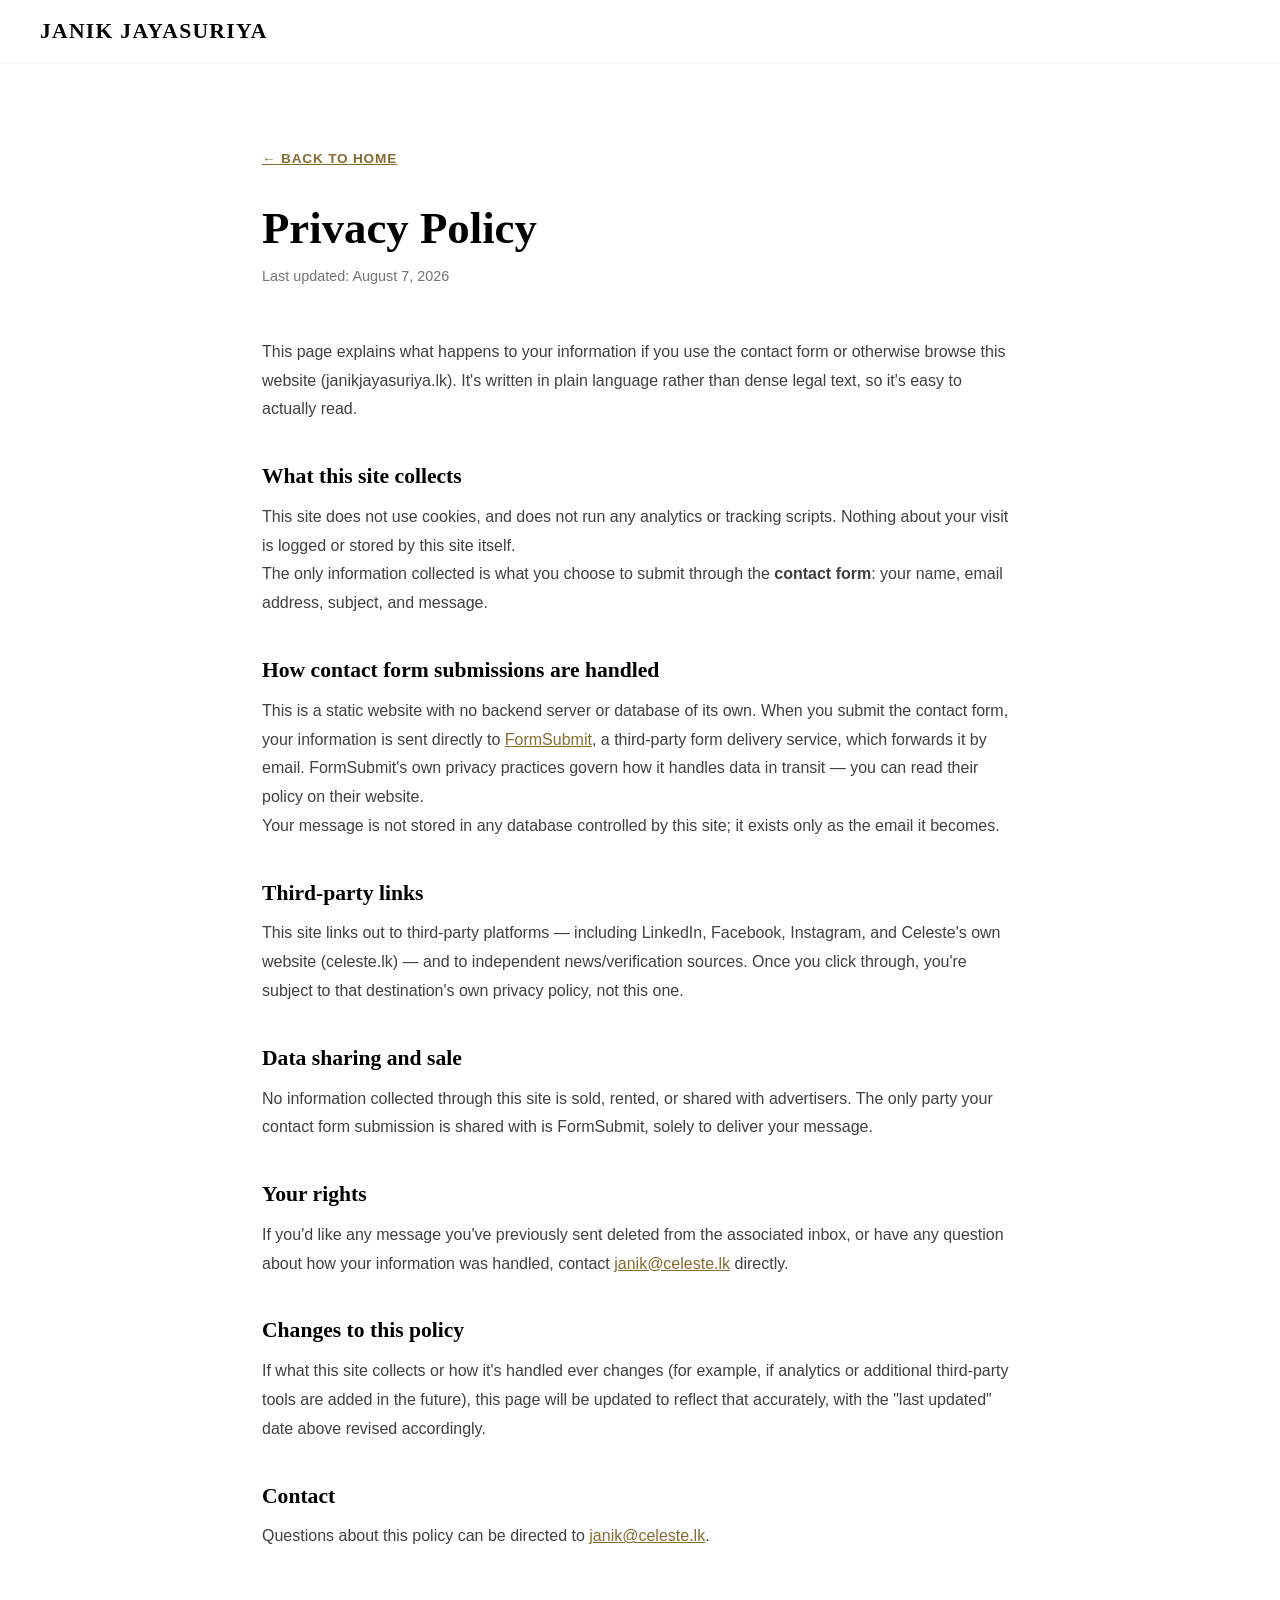
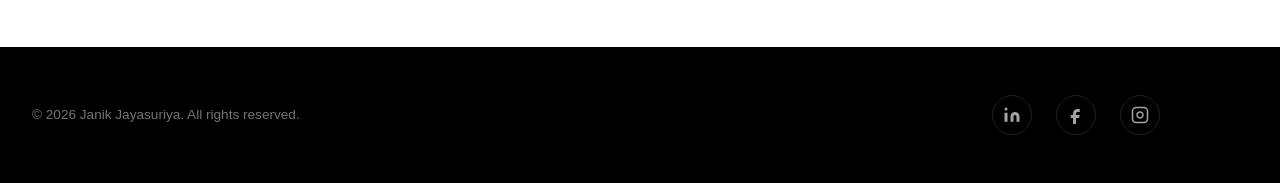
==== privacy-policy.html @ e923b541 "Add files via upload" ====
<!DOCTYPE html>
<html lang="en">
<head>
  <meta charset="UTF-8">
  <meta name="viewport" content="width=device-width, initial-scale=1.0">
  <meta name="description" content="Privacy Policy for janikjayasuriya.lk - how contact form information is handled on this site.">
  <meta name="robots" content="index, follow">
  <link rel="canonical" href="https://www.janikjayasuriya.lk/privacy-policy.html">
  <meta name="theme-color" content="#000000">
  <meta name="color-scheme" content="light">

  <link rel="icon" href="/favicon.ico" sizes="any">
  <link rel="icon" type="image/png" sizes="192x192" href="/assets/icons/icon-192.png">
  <link rel="apple-touch-icon" href="/assets/icons/icon-180.png">

  <link rel="preconnect" href="https://fonts.googleapis.com">
  <link rel="preconnect" href="https://fonts.gstatic.com" crossorigin>
  <title>Privacy Policy - Janik Jayasuriya</title>

  <link rel="stylesheet" href="https://fonts.googleapis.com/css2?family=Playfair+Display:ital,wght@0,400;0,500;0,600;0,700;0,800;0,900;1,400;1,500;1,600;1,700&family=Inter:wght@300;400;500;600;700&display=swap">
  <link rel="stylesheet" href="css/style.css">

  <meta http-equiv="Content-Security-Policy" content="default-src 'self'; script-src 'self'; style-src 'self' 'unsafe-inline' https://fonts.googleapis.com; font-src 'self' https://fonts.gstatic.com; img-src 'self'; media-src 'self'; connect-src 'self'; form-action 'self'; frame-ancestors 'self'; base-uri 'self'; object-src 'none'; upgrade-insecure-requests">

  <style>
    /* Minimal page-specific layout — this is a plain content page,
       not a full section of the one-page site, so it doesn't reuse
       .section's fixed padding/overflow rules. */
    .legal-page {
      max-width: 820px;
      margin: 0 auto;
      padding: 9rem 2rem 6rem;
    }
    .legal-page h1 {
      font-size: clamp(2rem, 4vw, 2.8rem);
      margin-bottom: 0.5rem;
    }
    .legal-page .legal-updated {
      color: var(--color-gray-500);
      font-size: 0.9rem;
      margin-bottom: 3rem;
    }
    .legal-page h2 {
      font-size: 1.35rem;
      margin: 2.5rem 0 0.8rem;
    }
    .legal-page p, .legal-page li {
      color: var(--color-gray-700);
      line-height: 1.8;
    }
    .legal-page ul {
      padding-left: 1.3rem;
      margin: 0.8rem 0;
    }
    .legal-page a {
      color: var(--color-gold-text, var(--color-gold-dark));
      text-decoration: underline;
    }
    .legal-back {
      display: inline-block;
      margin-bottom: 2rem;
      font-size: 0.85rem;
      font-weight: 600;
      letter-spacing: 0.06em;
      text-transform: uppercase;
    }
  </style>
</head>
<body>

  <nav class="nav scrolled" role="navigation" aria-label="Main navigation">
    <div class="nav__container">
      <a href="/" class="nav__logo" aria-label="Janik Jayasuriya Home">JANIK JAYASURIYA</a>
    </div>
  </nav>

  <main class="legal-page">
    <a href="/" class="legal-back">&larr; Back to Home</a>
    <h1>Privacy Policy</h1>
    <p class="legal-updated">Last updated: August 7, 2026</p>

    <p>This page explains what happens to your information if you use the contact form or otherwise browse this website (janikjayasuriya.lk). It's written in plain language rather than dense legal text, so it's easy to actually read.</p>

    <h2>What this site collects</h2>
    <p>This site does not use cookies, and does not run any analytics or tracking scripts. Nothing about your visit is logged or stored by this site itself.</p>
    <p>The only information collected is what you choose to submit through the <strong>contact form</strong>: your name, email address, subject, and message.</p>

    <h2>How contact form submissions are handled</h2>
    <p>This is a static website with no backend server or database of its own. When you submit the contact form, your information is sent directly to <a href="https://formsubmit.co/" target="_blank" rel="noopener noreferrer">FormSubmit</a>, a third-party form delivery service, which forwards it by email. FormSubmit's own privacy practices govern how it handles data in transit — you can read their policy on their website.</p>
    <p>Your message is not stored in any database controlled by this site; it exists only as the email it becomes.</p>

    <h2>Third-party links</h2>
    <p>This site links out to third-party platforms — including LinkedIn, Facebook, Instagram, and Celeste's own website (celeste.lk) — and to independent news/verification sources. Once you click through, you're subject to that destination's own privacy policy, not this one.</p>

    <h2>Data sharing and sale</h2>
    <p>No information collected through this site is sold, rented, or shared with advertisers. The only party your contact form submission is shared with is FormSubmit, solely to deliver your message.</p>

    <h2>Your rights</h2>
    <p>If you'd like any message you've previously sent deleted from the associated inbox, or have any question about how your information was handled, contact <a href="mailto:janik@celeste.lk">janik@celeste.lk</a> directly.</p>

    <h2>Changes to this policy</h2>
    <p>If what this site collects or how it's handled ever changes (for example, if analytics or additional third-party tools are added in the future), this page will be updated to reflect that accurately, with the "last updated" date above revised accordingly.</p>

    <h2>Contact</h2>
    <p>Questions about this policy can be directed to <a href="mailto:janik@celeste.lk">janik@celeste.lk</a>.</p>
  </main>

  <footer class="footer">
    <div class="footer__container">
      <p class="footer__copy">
        &copy; 2026 Janik Jayasuriya. All rights reserved.
      </p>
      <div class="footer__social">
        <a href="https://lk.linkedin.com/in/janikjayasuriya" target="_blank" rel="noopener noreferrer" aria-label="Janik Jayasuriya on LinkedIn" title="LinkedIn">
          <svg width="18" height="18" viewBox="0 0 24 24" fill="currentColor" aria-hidden="true"><path d="M16 8a6 6 0 0 1 6 6v7h-4v-7a2 2 0 0 0-2-2 2 2 0 0 0-2 2v7h-4v-7a6 6 0 0 1 6-6zM2 9h4v12H2zM4 6a2 2 0 1 1 0-4 2 2 0 0 1 0 4z"/></svg>
        </a>
        <a href="https://web.facebook.com/janik.jayasuriya" target="_blank" rel="noopener noreferrer" aria-label="Janik Jayasuriya on Facebook" title="Facebook">
          <svg width="18" height="18" viewBox="0 0 24 24" fill="currentColor" aria-hidden="true"><path d="M14 8h3V4h-3c-3.3 0-6 2.7-6 6v2H5v4h3v8h4v-8h4l1-4h-5v-2c0-1.1.9-2 2-2z"/></svg>
        </a>
        <a href="https://www.instagram.com/janikjayy?igsh=ejBkaGgwODZsdGVz" target="_blank" rel="noopener noreferrer" aria-label="Janik Jayasuriya on Instagram" title="Instagram">
          <svg width="18" height="18" viewBox="0 0 24 24" fill="none" stroke="currentColor" stroke-width="2" aria-hidden="true"><rect x="2" y="2" width="20" height="20" rx="5"/><path d="M16 11.37A4 4 0 1 1 12.63 8 4 4 0 0 1 16 11.37z"/><line x1="17.5" y1="6.5" x2="17.51" y2="6.5"/></svg>
        </a>
      </div>
    </div>
  </footer>

</body>
</html>
---- css/style.css ----
/* ============================================
   Celeste Daily — Executive Portfolio
   Design System & Global Styles
   ============================================ */

/* Google Fonts are loaded via a <link> tag in index.html <head> —
   not via @import, which would delay font discovery and block rendering. */

/* ── Custom Properties ── */
:root {
  --color-black: #000000;
  --color-white: #FFFFFF;
  --color-gold: #C6A15B;
  --color-gold-light: #D4B87A;
  --color-gold-dark: #A8863E;
  --color-gold-text: #866B32; /* darker gold for text on light backgrounds — meets WCAG AA (5:1) */
  --color-gray-50: #F8F8F8;
  --color-gray-100: #F0F0F0;
  --color-gray-200: #E5E5E5;
  --color-gray-300: #D4D4D4;
  --color-gray-400: #A3A3A3;
  --color-gray-500: #737373;
  --color-gray-600: #525252;
  --color-gray-700: #404040;
  --color-gray-800: #262626;
  --color-gray-900: #171717;

  --font-display: 'Playfair Display', Georgia, serif;
  --font-body: 'Inter', -apple-system, BlinkMacSystemFont, sans-serif;

  --transition-fast: 0.2s cubic-bezier(0.4, 0, 0.2, 1);
  --transition-smooth: 0.4s cubic-bezier(0.4, 0, 0.2, 1);
  --transition-luxury: 0.6s cubic-bezier(0.16, 1, 0.3, 1);
  --transition-bounce: 0.5s cubic-bezier(0.34, 1.56, 0.64, 1);

  --shadow-sm: 0 1px 3px rgba(0, 0, 0, 0.06);
  --shadow-md: 0 4px 16px rgba(0, 0, 0, 0.08);
  --shadow-lg: 0 8px 32px rgba(0, 0, 0, 0.12);
  --shadow-xl: 0 16px 48px rgba(0, 0, 0, 0.16);
  --shadow-gold: 0 4px 24px rgba(198, 161, 91, 0.2);

  --radius-sm: 8px;
  --radius-md: 12px;
  --radius-lg: 20px;
  --radius-xl: 28px;
}

/* ── Reset & Base ── */
*,
*::before,
*::after {
  margin: 0;
  padding: 0;
  box-sizing: border-box;
}

html {
  scroll-behavior: smooth;
  font-size: 16px;
  -webkit-font-smoothing: antialiased;
  -moz-osx-font-smoothing: grayscale;
}

body {
  font-family: var(--font-body);
  background: var(--color-white);
  color: var(--color-gray-800);
  line-height: 1.7;
  overflow-x: hidden;
  cursor: default;
}

body.loading {
  overflow: hidden;
}

/* ── Layout Utilities ──
   Replaces Bootstrap (only .row/.col-12/.mb-4/.mb-5/.mx-auto/.text-center
   were ever used from it — the full framework was ~150KB for six classes). */
.row {
  display: flex;
  flex-wrap: wrap;
  margin-left: -0.75rem;
  margin-right: -0.75rem;
}
.col-12 {
  flex: 0 0 100%;
  max-width: 100%;
  padding-left: 0.75rem;
  padding-right: 0.75rem;
}
.mx-auto { margin-left: auto; margin-right: auto; }
.mb-4 { margin-bottom: 1.5rem; }
.mb-5 { margin-bottom: 3rem; }
.text-center { text-align: center; }

::selection {
  background: var(--color-gold);
  color: var(--color-white);
}

/* Custom Scrollbar */
::-webkit-scrollbar {
  width: 6px;
}
::-webkit-scrollbar-track {
  background: var(--color-gray-50);
}
::-webkit-scrollbar-thumb {
  background: var(--color-gray-300);
  border-radius: 3px;
}
::-webkit-scrollbar-thumb:hover {
  background: var(--color-gold);
}

/* ── Typography ── */
h1, h2, h3, h4, h5, h6 {
  font-family: var(--font-display);
  font-weight: 600;
  line-height: 1.2;
  color: var(--color-black);
}

.display-1 { font-size: clamp(2.8rem, 6vw, 5rem); }
.display-2 { font-size: clamp(2.2rem, 4.5vw, 3.5rem); }
.display-3 { font-size: clamp(1.6rem, 3vw, 2.4rem); }

p {
  color: var(--color-gray-600);
  font-weight: 400;
}

a {
  text-decoration: none;
  color: inherit;
  transition: color var(--transition-fast);
}

img {
  max-width: 100%;
  height: auto;
  display: block;
}

/* ── Cinematic Loader ── */
.loader {
  position: fixed;
  inset: 0;
  z-index: 10000;
  background: var(--color-black);
  display: flex;
  align-items: center;
  justify-content: center;
  transition: opacity 0.8s ease, visibility 0.8s ease;
}
.loader.hidden {
  opacity: 0;
  visibility: hidden;
  pointer-events: none;
}
.loader__inner {
  text-align: center;
}
.loader__logo {
  font-family: var(--font-display);
  font-size: 3.5rem;
  font-weight: 700;
  color: var(--color-gold);
  letter-spacing: 0.08em;
  margin-bottom: 2rem;
  animation: loaderFadeIn 1s ease forwards;
}
.loader__bar {
  width: 200px;
  height: 2px;
  background: rgba(198, 161, 91, 0.2);
  border-radius: 1px;
  overflow: hidden;
  margin: 0 auto;
}
.loader__bar-fill {
  width: 0;
  height: 100%;
  background: var(--color-gold);
  border-radius: 1px;
  animation: loaderBar 1.8s cubic-bezier(0.16, 1, 0.3, 1) forwards;
}

@keyframes loaderFadeIn {
  from { opacity: 0; transform: translateY(20px); }
  to   { opacity: 1; transform: translateY(0); }
}
@keyframes loaderBar {
  0%   { width: 0; }
  50%  { width: 70%; }
  100% { width: 100%; }
}

/* ── Animated Particles ── */
.particles {
  position: fixed;
  inset: 0;
  z-index: 0;
  pointer-events: none;
  overflow: hidden;
}
.particle {
  position: absolute;
  width: 2px;
  height: 2px;
  background: var(--color-gold);
  border-radius: 50%;
  opacity: 0;
  animation: floatUp linear infinite;
}

@keyframes floatUp {
  0%   { opacity: 0; transform: translateY(100vh) scale(0); }
  10%  { opacity: 0.6; }
  90%  { opacity: 0.2; }
  100% { opacity: 0; transform: translateY(-10vh) scale(1); }
}

/* ── Navigation ── */
.nav {
  position: fixed;
  top: 0;
  left: 0;
  right: 0;
  z-index: 1000;
  padding: 1.2rem 0;
  transition: all var(--transition-luxury);
}
.nav.scrolled {
  background: rgba(255, 255, 255, 0.85);
  backdrop-filter: blur(20px);
  -webkit-backdrop-filter: blur(20px);
  box-shadow: var(--shadow-sm);
  padding: 0.8rem 0;
}
.nav__container {
  width: 100%;
  max-width: 1280px;
  margin: 0 auto;
  padding: 0 2.5rem;
  display: flex;
  align-items: center;
  justify-content: space-between;
}
.nav__logo {
  font-family: var(--font-display);
  font-size: 1.35rem;
  font-weight: 700;
  letter-spacing: 0.06em;
  text-decoration: none;
  color: var(--color-white);
  flex-shrink: 0;
  transition: color var(--transition-fast);
}
.nav.scrolled .nav__logo {
  color: var(--color-black);
}
.nav__links {
  display: flex;
  align-items: center;
  gap: 1.8rem;
  list-style: none;
}
.nav__links a {
  font-size: 0.85rem;
  font-weight: 500;
  color: rgba(255, 255, 255, 0.85);
  text-transform: uppercase;
  letter-spacing: 0.08em;
  position: relative;
  padding: 0.3rem 0;
}
.nav.scrolled .nav__links a {
  color: var(--color-gray-700);
}
.nav__links a::after {
  content: '';
  position: absolute;
  bottom: 0;
  left: 0;
  width: 0;
  height: 1px;
  background: var(--color-gold);
  transition: width var(--transition-smooth);
}
.nav__links a:hover {
  color: var(--color-gold);
}
.nav__links a:hover::after {
  width: 100%;
}
.nav__toggle {
  display: none;
  flex-direction: column;
  gap: 5px;
  background: none;
  border: none;
  cursor: pointer;
  padding: 4px;
  z-index: 1001;
}
.nav__toggle span {
  display: block;
  width: 24px;
  height: 2px;
  background: var(--color-white);
  transition: all var(--transition-smooth);
}
.nav.scrolled .nav__toggle span {
  background: var(--color-black);
}

/* ── Magnetic Button ── */
.btn-magnetic {
  position: relative;
  display: inline-flex;
  align-items: center;
  justify-content: center;
  padding: 0.9rem 2.2rem;
  font-family: var(--font-body);
  font-size: 0.85rem;
  font-weight: 600;
  letter-spacing: 0.06em;
  text-transform: uppercase;
  border: none;
  border-radius: 50px;
  cursor: pointer;
  overflow: hidden;
  transition: transform 0.1s ease;
  transform: translate(0, 0);
}
.btn-magnetic--gold {
  background: var(--color-gold);
  color: var(--color-white);
  box-shadow: var(--shadow-gold);
}
.btn-magnetic--gold:hover {
  background: var(--color-gold-dark);
}
.btn-magnetic--outline {
  background: transparent;
  color: var(--color-white);
  border: 1.5px solid rgba(255, 255, 255, 0.4);
}
.btn-magnetic--outline:hover {
  background: rgba(255, 255, 255, 0.1);
  border-color: var(--color-gold);
  color: var(--color-gold);
}
.btn-magnetic--dark {
  background: var(--color-black);
  color: var(--color-white);
}
.btn-magnetic--dark:hover {
  background: var(--color-gray-800);
}
.btn-magnetic__text {
  position: relative;
  z-index: 1;
  transition: letter-spacing var(--transition-smooth);
}
.btn-magnetic:hover .btn-magnetic__text {
  letter-spacing: 0.1em;
}

/* ── Section Common ── */
.section {
  position: relative;
  padding: 7rem 0;
  overflow: hidden;
}
.section--dark {
  background: var(--color-black);
  color: var(--color-white);
}
.section--light {
  background: var(--color-gray-50);
}
.section__container {
  max-width: 1280px;
  margin: 0 auto;
  padding: 0 2rem;
  position: relative;
  z-index: 1;
}
.section__label {
  font-family: var(--font-body);
  font-size: 0.75rem;
  font-weight: 600;
  letter-spacing: 0.15em;
  text-transform: uppercase;
  color: var(--color-gold);
  margin-bottom: 1rem;
}
.section__title {
  font-size: clamp(2rem, 4vw, 3.2rem);
  font-weight: 700;
  margin-bottom: 1rem;
  line-height: 1.15;
}
.section__subtitle {
  font-size: 1.1rem;
  color: var(--color-gray-500);
  max-width: 600px;
  margin-bottom: 3rem;
}
.section--dark .section__title { color: var(--color-white); }
.section--dark .section__subtitle { color: var(--color-gray-400); }

/* ── Reveal Animations ── */
.reveal {
  opacity: 0;
  transform: translateY(40px);
  transition: opacity 0.8s cubic-bezier(0.16, 1, 0.3, 1),
              transform 0.8s cubic-bezier(0.16, 1, 0.3, 1);
}
.reveal.visible {
  opacity: 1;
  transform: translateY(0);
}
.reveal--delay-1 { transition-delay: 0.1s; }
.reveal--delay-2 { transition-delay: 0.2s; }
.reveal--delay-3 { transition-delay: 0.3s; }
.reveal--delay-4 { transition-delay: 0.4s; }
.reveal--delay-5 { transition-delay: 0.5s; }

.reveal-left {
  opacity: 0;
  transform: translateX(-40px);
  transition: opacity 0.8s cubic-bezier(0.16, 1, 0.3, 1),
              transform 0.8s cubic-bezier(0.16, 1, 0.3, 1);
}
.reveal-right {
  opacity: 0;
  transform: translateX(40px);
  transition: opacity 0.8s cubic-bezier(0.16, 1, 0.3, 1),
              transform 0.8s cubic-bezier(0.16, 1, 0.3, 1);
}
.reveal-left.visible,
.reveal-right.visible {
  opacity: 1;
  transform: translateX(0);
}

/* ── Hero Section ── */
.hero {
  position: relative;
  min-height: 100vh;
  display: flex;
  align-items: center;
  justify-content: center;
  background: var(--color-black);
  overflow: hidden;
}
.hero__bg {
  position: absolute;
  inset: 0;
  z-index: 0;
}
.hero__video-wrap {
  position: absolute;
  top: 0;
  left: 0;
  width: 100%;
  height: 100%;
  z-index: 0;
  overflow: hidden;
  pointer-events: none;
  background-color: var(--color-black);
  background-image:
    radial-gradient(ellipse 80% 60% at 50% 40%, rgba(198, 161, 91, 0.12) 0%, transparent 60%),
    radial-gradient(ellipse 50% 60% at 20% 80%, rgba(198, 161, 91, 0.06) 0%, transparent 50%),
    url('../assets/videos/hero-poster.jpg');
  background-position: center, center, center;
  background-size: auto, auto, cover;
  background-repeat: no-repeat;
}
.hero__video {
  position: absolute;
  inset: 0;
  width: 100%;
  height: 100%;
  object-fit: cover;
  object-position: center;
  border: 0;
  background: var(--color-black);
}
.hero__overlay {
  position: absolute;
  inset: 0;
  background: linear-gradient(180deg, rgba(0,0,0,0.3) 0%, rgba(0,0,0,0.6) 50%, rgba(0,0,0,0.9) 100%);
}
.hero__content {
  position: relative;
  z-index: 2;
  max-width: 1280px;
  margin: 0 auto;
  padding: 0 2rem;
  display: grid;
  grid-template-columns: 1fr 1fr;
  gap: 4rem;
  align-items: center;
  width: 100%;
}
.hero__text {
  color: var(--color-white);
}
.hero__headline {
  font-family: var(--font-display);
  font-size: clamp(2.4rem, 5vw, 4rem);
  font-weight: 700;
  line-height: 1.1;
  margin-bottom: 1.5rem;
  animation: fadeInUp 1s 0.4s ease both;
}
.hero__headline span {
  display: block;
  color: var(--color-gold);
}
.hero__intro {
  font-size: 1.1rem;
  color: rgba(255, 255, 255, 0.7);
  max-width: 480px;
  line-height: 1.8;
  margin-bottom: 2.5rem;
  animation: fadeInUp 1s 0.6s ease both;
}
.hero__cta {
  display: flex;
  gap: 1rem;
  animation: fadeInUp 1s 0.8s ease both;
}
.hero__image {
  display: flex;
  align-items: center;
  justify-content: center;
  animation: fadeInUp 1s 0.5s ease both;
}
@keyframes fadeInUp {
  from { opacity: 0; transform: translateY(30px); }
  to   { opacity: 1; transform: translateY(0); }
}

/* Scroll indicator */
.hero__scroll {
  position: absolute;
  bottom: 2rem;
  left: 50%;
  transform: translateX(-50%);
  z-index: 2;
  display: flex;
  flex-direction: column;
  align-items: center;
  gap: 0.5rem;
  animation: fadeInUp 1s 1.2s ease both;
}
.hero__scroll span {
  font-size: 0.65rem;
  font-weight: 500;
  letter-spacing: 0.12em;
  text-transform: uppercase;
  color: rgba(255, 255, 255, 0.5);
}
.hero__scroll-line {
  width: 1px;
  height: 40px;
  background: linear-gradient(180deg, var(--color-gold), transparent);
  animation: scrollPulse 2s ease-in-out infinite;
}
@keyframes scrollPulse {
  0%, 100% { opacity: 0.4; transform: scaleY(0.8); }
  50%      { opacity: 1;   transform: scaleY(1); }
}

/* ── Companies Section ── */
.companies__grid {
  display: grid;
  grid-template-columns: repeat(3, 1fr);
  gap: 2rem;
}
.company-card {
  position: relative;
  background: rgba(255, 255, 255, 0.04);
  backdrop-filter: blur(10px);
  -webkit-backdrop-filter: blur(10px);
  border: 1px solid rgba(255, 255, 255, 0.08);
  border-radius: var(--radius-lg);
  padding: 2.5rem 2rem;
  text-align: center;
  transition: all var(--transition-luxury);
  overflow: hidden;
}
.company-card::before {
  content: '';
  position: absolute;
  inset: 0;
  background: radial-gradient(ellipse at center, rgba(198, 161, 91, 0.08) 0%, transparent 70%);
  opacity: 0;
  transition: opacity var(--transition-luxury);
}
.company-card:hover {
  transform: translateY(-8px);
  border-color: rgba(198, 161, 91, 0.3);
  box-shadow: 0 20px 60px rgba(0, 0, 0, 0.3);
}
.company-card:hover::before {
  opacity: 1;
}
.company-card__icon {
  width: 70px;
  height: 70px;
  margin: 0 auto 1.5rem;
  background: rgba(198, 161, 91, 0.1);
  border-radius: var(--radius-md);
  display: flex;
  align-items: center;
  justify-content: center;
  font-size: 1.8rem;
  transition: all var(--transition-smooth);
}
.company-card:hover .company-card__icon {
  background: var(--color-gold);
  transform: scale(1.05);
}
.company-card__name {
  font-family: var(--font-display);
  font-size: 1.3rem;
  font-weight: 600;
  color: var(--color-white);
  margin-bottom: 0.8rem;
}
.company-card__desc {
  font-size: 0.9rem;
  color: rgba(255, 255, 255, 0.5);
  line-height: 1.6;
  margin-bottom: 1.5rem;
}
.company-card__link {
  display: inline-flex;
  align-items: center;
  gap: 0.5rem;
  font-size: 0.8rem;
  font-weight: 600;
  letter-spacing: 0.06em;
  text-transform: uppercase;
  color: var(--color-gold);
  transition: gap var(--transition-smooth);
}
.company-card__link:hover {
  gap: 0.8rem;
  color: var(--color-gold-light);
}

/* ── Values Section ── */
.values__grid {
  display: grid;
  grid-template-columns: repeat(3, 1fr);
  gap: 2rem;
}
.value-card {
  background: var(--color-white);
  border: 1px solid var(--color-gray-100);
  border-radius: var(--radius-lg);
  padding: 2.5rem 2rem;
  text-align: center;
  transition: all var(--transition-luxury);
  position: relative;
  overflow: hidden;
}
.value-card::after {
  content: '';
  position: absolute;
  bottom: 0;
  left: 50%;
  transform: translateX(-50%);
  width: 0;
  height: 3px;
  background: var(--color-gold);
  transition: width var(--transition-smooth);
}
.value-card:hover {
  transform: translateY(-6px);
  box-shadow: var(--shadow-lg);
  border-color: transparent;
}
.value-card:hover::after {
  width: 60%;
}
.value-card__icon {
  width: 64px;
  height: 64px;
  margin: 0 auto 1.5rem;
  background: var(--color-gray-50);
  border-radius: 50%;
  display: flex;
  align-items: center;
  justify-content: center;
  font-size: 1.6rem;
  transition: all var(--transition-smooth);
}
.value-card:hover .value-card__icon {
  background: var(--color-gold);
  color: var(--color-white);
  transform: scale(1.1) rotate(5deg);
}
.value-card__title {
  font-family: var(--font-display);
  font-size: 1.2rem;
  font-weight: 600;
  margin-bottom: 0.6rem;
}
.value-card__desc {
  font-size: 0.9rem;
  color: var(--color-gray-500);
  line-height: 1.6;
}

/* ── Media Gallery ── */
.gallery {
  display: grid;
  grid-template-columns: repeat(4, 1fr);
  grid-auto-rows: 220px;
  gap: 1rem;
}
.gallery__item {
  position: relative;
  border-radius: var(--radius-md);
  overflow: hidden;
  cursor: pointer;
  transition: all var(--transition-smooth);
}
.gallery__item:nth-child(1) { grid-column: span 2; grid-row: span 2; }
.gallery__item:nth-child(4) { grid-column: span 2; }
.gallery__item:nth-child(7) { grid-column: span 2; }
.gallery__item img {
  width: 100%;
  height: 100%;
  object-fit: cover;
  transition: transform var(--transition-luxury);
}
.gallery__item:hover img {
  transform: scale(1.08);
}
.gallery__item:hover {
  box-shadow: var(--shadow-xl);
}
.gallery__overlay {
  position: absolute;
  inset: 0;
  background: linear-gradient(180deg, transparent 40%, rgba(0,0,0,0.7) 100%);
  opacity: 0;
  transition: opacity var(--transition-smooth);
  display: flex;
  align-items: flex-end;
  padding: 1.5rem;
}
.gallery__item:hover .gallery__overlay {
  opacity: 1;
}
.gallery__caption {
  color: var(--color-white);
  font-size: 0.9rem;
  font-weight: 500;
}

/* Lightbox */
.lightbox {
  position: fixed;
  inset: 0;
  z-index: 9999;
  background: rgba(0, 0, 0, 0.95);
  display: flex;
  align-items: center;
  justify-content: center;
  opacity: 0;
  visibility: hidden;
  transition: opacity 0.4s ease, visibility 0.4s ease;
}
.lightbox.active {
  opacity: 1;
  visibility: visible;
}
.lightbox__img {
  max-width: 85vw;
  max-height: 85vh;
  border-radius: var(--radius-md);
  transform: scale(0.9);
  transition: transform var(--transition-luxury);
}
.lightbox.active .lightbox__img {
  transform: scale(1);
}
.lightbox__close {
  position: absolute;
  top: 2rem;
  right: 2rem;
  width: 44px;
  height: 44px;
  background: rgba(255, 255, 255, 0.1);
  border: 1px solid rgba(255, 255, 255, 0.2);
  border-radius: 50%;
  color: var(--color-white);
  font-size: 1.4rem;
  cursor: pointer;
  display: flex;
  align-items: center;
  justify-content: center;
  transition: all var(--transition-fast);
}
.lightbox__close:hover {
  background: var(--color-gold);
  border-color: var(--color-gold);
}
.lightbox__prev,
.lightbox__next {
  position: absolute;
  top: 50%;
  transform: translateY(-50%);
  width: 48px;
  height: 48px;
  background: rgba(255, 255, 255, 0.1);
  border: 1px solid rgba(255, 255, 255, 0.15);
  border-radius: 50%;
  color: var(--color-white);
  font-size: 1.2rem;
  cursor: pointer;
  display: flex;
  align-items: center;
  justify-content: center;
  transition: all var(--transition-fast);
}
.lightbox__prev { left: 2rem; }
.lightbox__next { right: 2rem; }
.lightbox__prev:hover,
.lightbox__next:hover {
  background: var(--color-gold);
  border-color: var(--color-gold);
}

/* ── Features & Recognition Slider ── */
.testimonials__slider {
  position: relative;
  overflow: hidden;
}

.testimonials__track {
  display: flex;
  transition: transform var(--transition-luxury);
}

.testimonial-card {
  flex: 0 0 100%;
  padding: 0 0.5rem;
}

.testimonial-card__inner {
  position: relative;
  max-width: 780px;
  min-height: 430px;
  margin: 0 auto;
  padding: 3rem;
  overflow: hidden;
  text-align: left;
  background:
    radial-gradient(circle at 88% 12%, rgba(198, 161, 91, 0.12), transparent 34%),
    rgba(255, 255, 255, 0.035);
  backdrop-filter: blur(10px);
  -webkit-backdrop-filter: blur(10px);
  border: 1px solid rgba(198, 161, 91, 0.24);
  border-radius: var(--radius-lg);
}

.testimonial-card__inner::after {
  content: '';
  position: absolute;
  width: 180px;
  height: 180px;
  right: -90px;
  bottom: -90px;
  border: 1px solid rgba(198, 161, 91, 0.16);
  transform: rotate(45deg);
  pointer-events: none;
}

.recognition-card__meta {
  display: flex;
  align-items: center;
  justify-content: space-between;
  gap: 1rem;
  margin-bottom: 2rem;
}

.recognition-card__type,
.recognition-card__date {
  font-size: 0.72rem;
  font-weight: 600;
  letter-spacing: 0.12em;
  text-transform: uppercase;
}

.recognition-card__type {
  color: var(--color-gold-light);
}

.recognition-card__date {
  color: rgba(255, 255, 255, 0.42);
}

.recognition-card__source-mark {
  display: inline-flex;
  align-items: center;
  justify-content: center;
  min-width: 72px;
  height: 72px;
  padding: 0 1rem;
  margin-bottom: 1.5rem;
  border: 1px solid rgba(198, 161, 91, 0.34);
  border-radius: 50%;
  color: var(--color-gold);
  font-family: var(--font-display);
  font-size: 1.2rem;
  font-weight: 700;
  letter-spacing: 0.05em;
}

.recognition-card__title {
  margin-bottom: 1rem;
  color: var(--color-white);
  font-size: clamp(1.65rem, 3vw, 2.25rem);
}

.testimonial-card__text,
.recognition-card__text {
  max-width: 650px;
  margin-bottom: 2rem;
  color: rgba(255, 255, 255, 0.68);
  font-family: var(--font-body);
  font-size: 1rem;
  font-style: normal;
  line-height: 1.8;
}

.recognition-card__link {
  position: relative;
  z-index: 2;
  display: inline-flex;
  align-items: center;
  gap: 0.65rem;
  color: var(--color-gold);
  font-size: 0.78rem;
  font-weight: 700;
  letter-spacing: 0.09em;
  text-transform: uppercase;
}

.recognition-card__link:hover {
  color: var(--color-gold-light);
  gap: 0.9rem;
}

.testimonials__dots {
  display: flex;
  justify-content: center;
  gap: 0.6rem;
  margin-top: 2rem;
}

.testimonials__dot {
  width: 8px;
  height: 8px;
  border: none;
  border-radius: 50%;
  background: rgba(255, 255, 255, 0.2);
  cursor: pointer;
  transition: all var(--transition-smooth);
}

.testimonials__dot.active {
  width: 24px;
  border-radius: 4px;
  background: var(--color-gold);
}

/* ── Contact Section ── */
.contact__grid {
  display: grid;
  grid-template-columns: 1fr 1fr;
  gap: 4rem;
  align-items: start;
}
.contact__info-item {
  display: flex;
  align-items: flex-start;
  gap: 1.2rem;
  margin-bottom: 2rem;
}
.contact__icon {
  width: 48px;
  height: 48px;
  background: var(--color-gray-50);
  border-radius: 50%;
  display: flex;
  align-items: center;
  justify-content: center;
  font-size: 1.2rem;
  flex-shrink: 0;
  transition: all var(--transition-smooth);
}
.contact__info-item:hover .contact__icon {
  background: var(--color-gold);
  color: var(--color-white);
}
.contact__detail-label {
  font-size: 0.75rem;
  font-weight: 600;
  letter-spacing: 0.08em;
  text-transform: uppercase;
  color: var(--color-gray-600);
  margin-bottom: 0.3rem;
}
.contact__detail-value {
  font-weight: 500;
  color: var(--color-gray-800);
}
.contact__detail-value a:hover {
  color: var(--color-gold);
}
.contact__card {
  background: var(--color-white);
  border-radius: var(--radius-lg);
  padding: 3rem;
  box-shadow: var(--shadow-lg);
  border: 1px solid var(--color-gray-100);
}
.contact__card-title {
  font-family: var(--font-display);
  font-size: 1.5rem;
  font-weight: 600;
  margin-bottom: 1.5rem;
}
.contact__form-group {
  margin-bottom: 1.2rem;
}
.contact__form-group input,
.contact__form-group textarea {
  width: 100%;
  padding: 1rem 1.2rem;
  border: 1px solid var(--color-gray-200);
  border-radius: var(--radius-sm);
  font-family: var(--font-body);
  font-size: 0.95rem;
  background: var(--color-gray-50);
  transition: all var(--transition-fast);
  outline: none;
}
.contact__form-group input:focus,
.contact__form-group textarea:focus {
  border-color: var(--color-gold);
  background: var(--color-white);
  box-shadow: 0 0 0 3px rgba(198, 161, 91, 0.1);
}
.contact__form-group textarea {
  min-height: 120px;
  resize: vertical;
}

/* ── Footer ── */
.footer {
  background: var(--color-black);
  color: var(--color-white);
  padding: 3rem 0;
  position: relative;
}
.footer__container {
  max-width: 1280px;
  margin: 0 auto;
  padding: 0 2rem;
  display: flex;
  align-items: center;
  justify-content: space-between;
}
.footer__copy {
  font-size: 0.85rem;
  color: var(--color-gray-500);
}
.footer__social {
  display: flex;
  gap: 1.5rem;
}
.footer__social a {
  width: 40px;
  height: 40px;
  border-radius: 50%;
  border: 1px solid rgba(255, 255, 255, 0.12);
  display: flex;
  align-items: center;
  justify-content: center;
  font-size: 1rem;
  color: var(--color-gray-400);
  transition: all var(--transition-smooth);
}
.footer__social a:hover {
  background: var(--color-gold);
  border-color: var(--color-gold);
  color: var(--color-white);
  transform: translateY(-3px);
}

/* Back to Top */
.back-to-top {
  position: fixed;
  bottom: 2rem;
  right: 2rem;
  width: 48px;
  height: 48px;
  background: var(--color-black);
  border: 1px solid rgba(198, 161, 91, 0.3);
  border-radius: 50%;
  color: var(--color-gold);
  cursor: pointer;
  display: flex;
  align-items: center;
  justify-content: center;
  font-size: 1.2rem;
  z-index: 100;
  opacity: 0;
  visibility: hidden;
  transform: translateY(10px);
  transition: all var(--transition-smooth);
}
.back-to-top.visible {
  opacity: 1;
  visibility: visible;
  transform: translateY(0);
}
.back-to-top:hover {
  background: var(--color-gold);
  color: var(--color-white);
  border-color: var(--color-gold);
  transform: translateY(-4px);
}

/* ── Responsive ── */
@media (max-width: 1024px) {
  .hero__content {
    grid-template-columns: 1fr;
    text-align: center;
    gap: 3rem;
  }
  .hero__intro {
    margin: 0 auto 2rem;
  }
  .hero__cta {
    justify-content: center;
  }
  .hero__portrait-wrapper {
    width: 260px;
    height: 320px;
    margin: 0 auto;
  }
  .about__grid {
    grid-template-columns: 1fr;
    gap: 3rem;
  }
  .about__image-inner img {
    height: 360px;
  }
  .about__image-accent {
    display: none;
  }
  .stats {
    grid-template-columns: repeat(3, 1fr);
  }
  .companies__grid {
    grid-template-columns: repeat(2, 1fr);
  }
  .values__grid {
    grid-template-columns: repeat(2, 1fr);
  }
  .timeline::before {
    left: 2rem;
  }
  .timeline__item {
    grid-template-columns: 1fr;
    gap: 1.5rem;
    padding-left: 4rem;
  }
  .timeline__item:nth-child(even) {
    direction: ltr;
  }
  .timeline__dot {
    left: 2rem;
  }
  .gallery {
    grid-template-columns: repeat(3, 1fr);
    grid-auto-rows: 180px;
  }
  .gallery__item:nth-child(1),
  .gallery__item:nth-child(4),
  .gallery__item:nth-child(7) {
    grid-column: span 1;
  }
  .gallery__item:nth-child(1) {
    grid-column: span 2;
    grid-row: span 1;
  }
  .contact__grid {
    grid-template-columns: 1fr;
    gap: 3rem;
  }
}

@media (max-width: 768px) {
  .nav__links {
    position: fixed;
    inset: 0;
    background: rgba(0, 0, 0, 0.97);
    flex-direction: column;
    justify-content: center;
    gap: 2rem;
    opacity: 0;
    visibility: hidden;
    transition: all var(--transition-luxury);
  }
  .nav__links.active {
    opacity: 1;
    visibility: visible;
  }
  .nav__links a {
    font-size: 1.1rem;
  }
  .nav__toggle {
    display: flex;
  }
  .section {
    padding: 5rem 0;
  }
  .stats {
    grid-template-columns: repeat(2, 1fr);
  }
  .companies__grid {
    grid-template-columns: 1fr;
  }
  .values__grid {
    grid-template-columns: 1fr;
  }
  .gallery {
    grid-template-columns: repeat(2, 1fr);
    grid-auto-rows: 160px;
  }
  .gallery__item:nth-child(1) {
    grid-column: span 2;
  }
  .footer__container {
    flex-direction: column;
    gap: 1.5rem;
    text-align: center;
  }
  .testimonial-card__inner {
    min-height: 0;
    padding: 2rem 1.5rem;
  }

  .recognition-card__meta {
    align-items: flex-start;
    flex-direction: column;
    gap: 0.35rem;
  }

  .recognition-card__source-mark {
    min-width: 62px;
    height: 62px;
    font-size: 1rem;
  }

  .testimonial-card__text {
    font-size: 0.95rem;
    line-height: 1.7;
  }
}

@media (max-width: 480px) {
  .section__container {
    padding: 0 1.2rem;
  }
  .hero__cta {
    flex-direction: column;
    align-items: center;
  }
  .stats {
    grid-template-columns: 1fr 1fr;
  }
  .stat-card {
    padding: 1.2rem 0.8rem;
  }
  .stat-card__number {
    font-size: 1.8rem;
  }
  .gallery {
    grid-template-columns: 1fr;
    grid-auto-rows: 200px;
  }
  .gallery__item:nth-child(1) {
    grid-column: span 1;
  }
  .contact__card {
    padding: 2rem 1.5rem;
  }
}

/* ═══════════════════════════════════════════
   Premium Animations
   ═══════════════════════════════════════════ */

/* ── Shine Sweep on Gold Buttons ── */
.btn-magnetic--gold {
  position: relative;
  overflow: hidden;
}
.btn-magnetic--gold::after {
  content: '';
  position: absolute;
  top: 0;
  left: -100%;
  width: 60%;
  height: 100%;
  background: linear-gradient(90deg, transparent, rgba(255,255,255,0.25), transparent);
  transform: skewX(-20deg);
  animation: btnShine 3s ease-in-out infinite;
}
@keyframes btnShine {
  0%, 100% { left: -100%; }
  50%      { left: 150%; }
}

/* ── Staggered Gallery Reveal ── */
.gallery__item {
  opacity: 0;
  transform: translateY(30px) scale(0.98);
  transition: opacity 0.7s cubic-bezier(0.16, 1, 0.3, 1),
              transform 0.7s cubic-bezier(0.16, 1, 0.3, 1);
}
.gallery__item:nth-child(1) { transition-delay: 0.1s; }
.gallery__item:nth-child(2) { transition-delay: 0.2s; }
.gallery__item:nth-child(3) { transition-delay: 0.3s; }
.gallery__item:nth-child(4) { transition-delay: 0.4s; }
.gallery__item:nth-child(5) { transition-delay: 0.5s; }
.gallery__item:nth-child(6) { transition-delay: 0.6s; }
.gallery__item:nth-child(7) { transition-delay: 0.7s; }
.gallery__item:nth-child(8) { transition-delay: 0.8s; }
.gallery__item.visible {
  opacity: 1;
  transform: translateY(0) scale(1);
}

/* ── Gradient Border Glow on Cards ── */
.value-card {
  position: relative;
}
.value-card::before {
  content: '';
  position: absolute;
  inset: -1px;
  border-radius: var(--radius-lg);
  padding: 1px;
  background: linear-gradient(135deg, transparent, transparent);
  -webkit-mask: linear-gradient(#fff 0 0) content-box, linear-gradient(#fff 0 0);
  -webkit-mask-composite: xor;
  mask-composite: exclude;
  opacity: 0;
  transition: opacity var(--transition-smooth);
}
.value-card:hover::before {
  background: linear-gradient(135deg, var(--color-gold), var(--color-gold-light), var(--color-gold));
  opacity: 1;
}

/* ── Pulsing Ring CTA ── */
.btn-magnetic--gold {
  box-shadow: 0 0 0 0 rgba(198, 161, 91, 0.4);
  animation: pulseRing 2.5s ease-out infinite;
}
@keyframes pulseRing {
  0%   { box-shadow: 0 0 0 0 rgba(198, 161, 91, 0.4); }
  70%  { box-shadow: 0 0 0 14px rgba(198, 161, 91, 0); }
  100% { box-shadow: 0 0 0 0 rgba(198, 161, 91, 0); }
}

/* ── Text Gradient Animation on Hero Headline ── */
.hero__headline span {
  background: linear-gradient(90deg, var(--color-gold), var(--color-gold-light), #E8D5A3, var(--color-gold));
  background-size: 300% 100%;
  -webkit-background-clip: text;
  -webkit-text-fill-color: transparent;
  background-clip: text;
  animation: textShimmer 4s ease-in-out infinite;
}
@keyframes textShimmer {
  0%, 100% { background-position: 0% 50%; }
  50%      { background-position: 100% 50%; }
}

/* ── Section Divider Wave ── */
.section--dark::after {
  content: '';
  position: absolute;
  bottom: -1px;
  left: 0;
  right: 0;
  height: 4px;
  background: linear-gradient(90deg, transparent, var(--color-gold), transparent);
  opacity: 0.4;
}

/* ── Recognition Card Border Detail ── */
.testimonial-card__inner {
  transition: border-color var(--transition-smooth), box-shadow var(--transition-smooth);
}

.testimonial-card__inner:hover {
  border-color: rgba(198, 161, 91, 0.42);
  box-shadow: 0 24px 70px rgba(0, 0, 0, 0.34);
}

/* ── Smooth Nav Link Hover Expand ── */
.nav__links a {
  transition: letter-spacing var(--transition-smooth), color var(--transition-fast);
}
.nav__links a:hover {
  letter-spacing: 0.12em;
}

/* ── Back to Top Float ── */
.back-to-top.visible {
  animation: bttFloat 2s ease-in-out infinite;
}
@keyframes bttFloat {
  0%, 100% { transform: translateY(0); }
  50%      { transform: translateY(-6px); }
}

/* ═══════════════════════════════════════════
   Corrective Maintenance & Accessibility
   ═══════════════════════════════════════════ */

body.menu-open {
  overflow: hidden;
}

.nav__toggle.is-open span,
.nav.scrolled .nav__toggle.is-open span {
  background: var(--color-white);
}

.nav__toggle.is-open span:nth-child(1) {
  transform: rotate(45deg) translate(5px, 5px);
}

.nav__toggle.is-open span:nth-child(2) {
  opacity: 0;
}

.nav__toggle.is-open span:nth-child(3) {
  transform: rotate(-45deg) translate(5px, -5px);
}

body.menu-open .nav__logo,
body.menu-open .nav.scrolled .nav__logo {
  color: var(--color-white);
  position: relative;
  z-index: 1001;
}

.nav__links a[aria-current="page"] {
  color: var(--color-gold);
}

.nav__links a[aria-current="page"]::after {
  width: 100%;
}

button:focus-visible,
a:focus-visible,
.gallery__item:focus-visible,
input:focus-visible,
textarea:focus-visible {
  outline: 2px solid var(--color-gold);
  outline-offset: 4px;
}

.gallery__item:focus-visible {
  box-shadow: 0 0 0 4px rgba(198, 161, 91, 0.25), var(--shadow-xl);
}

.contact__form-status {
  min-height: 1.5rem;
  margin: 0.9rem 0 0;
  color: var(--color-gray-500);
  font-size: 0.85rem;
  text-align: center;
}

.hero__video {
  background: var(--color-black);
}

@media (max-width: 768px) {
  .hero {
    min-height: auto;
    padding: 7rem 0 4.5rem;
  }

  .hero__content {
    gap: 2.5rem;
  }

  .hero__intro {
    font-size: 1rem;
    line-height: 1.7;
  }

  .hero__portrait-wrapper {
    width: 230px;
    height: 290px;
  }

  .hero__scroll {
    display: none;
  }

  .nav__links.active a {
    color: rgba(255, 255, 255, 0.85);
  }

  .nav__links.active a:hover,
  .nav__links.active a[aria-current="page"] {
    color: var(--color-gold);
  }
}

@media (max-width: 480px) {
  .hero {
    padding-top: 6.5rem;
  }

  .hero__content {
    padding: 0 1.2rem;
  }

  .hero__headline {
    font-size: clamp(2.1rem, 10vw, 2.8rem);
  }

  .hero__portrait-wrapper {
    width: 210px;
    height: 265px;
  }
}

@media (hover: none), (pointer: coarse) {
  .tilt-card,
  .btn-magnetic {
    transform: none !important;
  }
}

@media (prefers-reduced-motion: reduce) {
  html {
    scroll-behavior: auto;
  }

  *,
  *::before,
  *::after {
    animation-duration: 0.01ms !important;
    animation-iteration-count: 1 !important;
    scroll-behavior: auto !important;
    transition-duration: 0.01ms !important;
  }

  .particles,
  .hero__video,
  .hero__scroll {
    display: none;
  }

  .reveal,
  .reveal-left,
  .reveal-right,
  .gallery__item {
    opacity: 1;
    transform: none;
  }
}


/* ═══════════════════════════════════════════
   Compact Executive Hero Update
   ═══════════════════════════════════════════ */
@media (min-width: 1025px) {
  .hero__content {
    max-width: 1180px;
    grid-template-columns: minmax(0, 1.18fr) minmax(280px, 0.72fr);
    gap: clamp(2.5rem, 4vw, 4rem);
    padding-top: 5.5rem;
    padding-bottom: 4rem;
  }

  .hero__headline {
    font-size: clamp(2.65rem, 3.8vw, 3.55rem);
    line-height: 1.05;
    margin-bottom: 1.25rem;
  }

  .hero__intro {
    max-width: 590px;
    font-size: 1rem;
    line-height: 1.65;
    margin-bottom: 2rem;
  }

  .hero__cta .btn-magnetic {
    padding: 0.82rem 1.9rem;
  }
}

.hero__profile-card {
  position: relative;
  width: min(100%, 310px);
  min-height: 390px;
  padding: 2rem;
  border: 1px solid rgba(198, 161, 91, 0.42);
  border-radius: 6px;
  overflow: hidden;
  background:
    radial-gradient(circle at 82% 16%, rgba(198, 161, 91, 0.16), transparent 32%),
    linear-gradient(145deg, rgba(255, 255, 255, 0.075), rgba(255, 255, 255, 0.018));
  box-shadow: 0 24px 70px rgba(0, 0, 0, 0.45);
  backdrop-filter: blur(18px);
  -webkit-backdrop-filter: blur(18px);
  display: flex;
  flex-direction: column;
  justify-content: space-between;
  isolation: isolate;
}

.hero__profile-card::before {
  content: '';
  position: absolute;
  inset: 12px;
  border: 1px solid rgba(255, 255, 255, 0.08);
  pointer-events: none;
  z-index: -1;
}

.hero__profile-card::after {
  content: '';
  position: absolute;
  width: 130px;
  height: 130px;
  right: -48px;
  bottom: -48px;
  border: 1px solid rgba(198, 161, 91, 0.32);
  transform: rotate(45deg);
  z-index: -1;
}

.hero__profile-eyebrow {
  font-size: 0.68rem;
  font-weight: 600;
  letter-spacing: 0.15em;
  text-transform: uppercase;
  color: var(--color-gold-light);
}

.hero__profile-monogram {
  font-family: var(--font-display);
  font-size: clamp(6rem, 8vw, 8.3rem);
  font-weight: 600;
  line-height: 0.8;
  letter-spacing: -0.09em;
  color: rgba(255, 255, 255, 0.1);
  margin-left: -0.25rem;
}

.hero__profile-copy h2 {
  margin: 0;
  color: var(--color-white);
  font-size: 1.65rem;
  line-height: 1.05;
}

.hero__profile-copy p {
  margin: 0.45rem 0 0;
  color: var(--color-gold);
  font-size: 0.78rem;
  font-weight: 700;
  letter-spacing: 0.22em;
}

.hero__profile-line {
  width: 100%;
  height: 1px;
  margin: 1.2rem 0 1rem;
  background: linear-gradient(90deg, var(--color-gold), rgba(198, 161, 91, 0));
}

.hero__profile-note {
  color: rgba(255, 255, 255, 0.58);
  font-size: 0.78rem;
  line-height: 1.55;
  letter-spacing: 0.02em;
}

@media (max-width: 1024px) {
  .hero__profile-card {
    width: min(100%, 290px);
    min-height: 350px;
    margin: 0 auto;
  }
}

@media (max-width: 768px) {
  .hero__profile-card {
    min-height: 315px;
    padding: 1.6rem;
  }

  .hero__profile-monogram {
    font-size: 6rem;
  }
}

@media (max-height: 760px) and (min-width: 1025px) {
  .hero__content {
    padding-top: 4.75rem;
    padding-bottom: 2.5rem;
  }

  .hero__headline {
    font-size: clamp(2.45rem, 3.35vw, 3.15rem);
  }

  .hero__intro {
    font-size: 0.94rem;
    line-height: 1.55;
    margin-bottom: 1.6rem;
  }

  .hero__profile-card {
    min-height: 330px;
    width: min(100%, 285px);
  }
}

/* ═══════════════════════════════════════════
   About Profile Redesign - Celeste Profile 2025
   ═══════════════════════════════════════════ */
.about-profile {
  background:
    radial-gradient(circle at 8% 18%, rgba(198, 161, 91, 0.09), transparent 24rem),
    var(--color-gray-50);
}

.about-profile__grid {
  display: grid;
  grid-template-columns: minmax(360px, 0.9fr) minmax(0, 1.1fr);
  gap: clamp(3rem, 6vw, 6.5rem);
  align-items: start;
}

.about-profile__visual {
  position: sticky;
  top: 7.5rem;
  min-height: 730px;
}

.about-profile__frame {
  position: absolute;
  top: -20px;
  left: -20px;
  width: 150px;
  height: 150px;
  border-top: 2px solid var(--color-gold);
  border-left: 2px solid var(--color-gold);
  pointer-events: none;
}

.about-profile__image {
  overflow: hidden;
  background: var(--color-gray-100);
  box-shadow: var(--shadow-xl);
}

.about-profile__image img {
  width: 100%;
  height: 100%;
  object-fit: cover;
  object-position: center top;
  transition: transform var(--transition-luxury);
}

.about-profile__image:hover img {
  transform: scale(1.035);
}

.about-profile__image--primary {
  width: 78%;
  max-width: 470px;
  aspect-ratio: 2 / 3;
  border-radius: var(--radius-lg);
}

.about-profile__image--secondary {
  position: absolute;
  right: 0;
  bottom: 1.5rem;
  width: 40%;
  max-width: 245px;
  aspect-ratio: 2 / 3;
  border: 8px solid var(--color-gray-50);
  border-radius: var(--radius-md);
  box-shadow: 0 22px 55px rgba(0, 0, 0, 0.2);
}

.about-profile__badge {
  position: absolute;
  left: 1.5rem;
  bottom: 2.5rem;
  z-index: 2;
  min-width: 205px;
  padding: 1rem 1.2rem;
  background: rgba(0, 0, 0, 0.88);
  border-left: 3px solid var(--color-gold);
  box-shadow: var(--shadow-lg);
  backdrop-filter: blur(14px);
  -webkit-backdrop-filter: blur(14px);
}

.about-profile__badge span,
.about-profile__badge strong {
  display: block;
}

.about-profile__badge span {
  color: rgba(255, 255, 255, 0.58);
  font-size: 0.66rem;
  font-weight: 600;
  letter-spacing: 0.12em;
  text-transform: uppercase;
}

.about-profile__badge strong {
  margin-top: 0.25rem;
  color: var(--color-gold-light);
  font-family: var(--font-display);
  font-size: 1.2rem;
  letter-spacing: 0.06em;
}

.about-profile__content {
  padding-top: 0.6rem;
}

.about-profile__eyebrow {
  display: inline-block;
  margin-bottom: 1rem;
  color: var(--color-gold-text);
  font-size: 0.72rem;
  font-weight: 700;
  letter-spacing: 0.14em;
  text-transform: uppercase;
}

.about-profile__content > h3 {
  max-width: 680px;
  margin-bottom: 1.5rem;
  font-size: clamp(1.9rem, 3.4vw, 3rem);
  line-height: 1.12;
}

.about-profile__content > p {
  margin-bottom: 1.2rem;
  color: var(--color-gray-600);
  font-size: 1rem;
  line-height: 1.8;
}

.about-profile__quote {
  position: relative;
  margin: 2rem 0;
  padding: 1.6rem 1.7rem 1.6rem 2rem;
  color: var(--color-gold-text);
  font-family: var(--font-display);
  font-size: clamp(1.25rem, 2.1vw, 1.65rem);
  font-style: italic;
  line-height: 1.5;
  background: linear-gradient(90deg, rgba(198, 161, 91, 0.1), transparent);
  border-left: 3px solid var(--color-gold);
}

.about-profile__highlights {
  display: grid;
  grid-template-columns: repeat(2, minmax(0, 1fr));
  gap: 1rem;
  margin-top: 2.3rem;
}

.about-profile__highlight {
  display: flex;
  gap: 1rem;
  min-height: 150px;
  padding: 1.35rem;
  background: var(--color-white);
  border: 1px solid var(--color-gray-100);
  border-radius: var(--radius-md);
  box-shadow: var(--shadow-sm);
  transition: transform var(--transition-smooth), box-shadow var(--transition-smooth), border-color var(--transition-smooth);
}

.about-profile__highlight:hover {
  transform: translateY(-4px);
  border-color: rgba(198, 161, 91, 0.42);
  box-shadow: var(--shadow-md);
}

.about-profile__highlight > span {
  flex: 0 0 auto;
  color: var(--color-gold);
  font-family: var(--font-display);
  font-size: 1.35rem;
  font-weight: 700;
  line-height: 1;
}

.about-profile__highlight h4 {
  margin: 0 0 0.45rem;
  font-family: var(--font-display);
  font-size: 1.05rem;
}

.about-profile__highlight p {
  margin: 0;
  color: var(--color-gray-500);
  font-size: 0.84rem;
  line-height: 1.6;
}

.about-profile__ventures {
  display: grid;
  grid-template-columns: minmax(280px, 0.8fr) minmax(0, 1.2fr);
  gap: clamp(2rem, 5vw, 5rem);
  align-items: center;
  margin-top: 6rem;
  padding: clamp(2rem, 5vw, 4rem);
  color: var(--color-white);
  background:
    radial-gradient(circle at 85% 15%, rgba(198, 161, 91, 0.16), transparent 26rem),
    var(--color-black);
  border: 1px solid rgba(198, 161, 91, 0.22);
  border-radius: var(--radius-lg);
  box-shadow: var(--shadow-xl);
}

.about-profile__ventures-heading > span {
  display: inline-block;
  margin-bottom: 0.8rem;
  color: var(--color-gold);
  font-size: 0.7rem;
  font-weight: 700;
  letter-spacing: 0.16em;
  text-transform: uppercase;
}

.about-profile__ventures-heading h3 {
  margin-bottom: 0.9rem;
  color: var(--color-white);
  font-size: clamp(1.6rem, 2.8vw, 2.35rem);
}

.about-profile__ventures-heading p {
  margin: 0;
  color: rgba(255, 255, 255, 0.55);
  line-height: 1.75;
}

.about-profile__venture-list {
  display: grid;
  grid-template-columns: repeat(2, minmax(0, 1fr));
  gap: 1rem;
}

.about-profile__venture {
  min-height: 94px;
  display: flex;
  align-items: center;
  padding: 1.2rem 1.35rem;
  color: rgba(255, 255, 255, 0.84);
  font-size: 0.9rem;
  font-weight: 600;
  line-height: 1.45;
  background: rgba(255, 255, 255, 0.045);
  border: 1px solid rgba(255, 255, 255, 0.08);
  border-radius: var(--radius-md);
  transition: transform var(--transition-smooth), border-color var(--transition-smooth), background var(--transition-smooth);
}

.about-profile__venture:hover {
  transform: translateY(-3px);
  background: rgba(198, 161, 91, 0.08);
  border-color: rgba(198, 161, 91, 0.32);
}

/* Fix Venture card links not clickable */
.company-card::before {
  pointer-events: none;
}

.company-card > * {
  position: relative;
  z-index: 1;
}

.company-card__link {
  position: relative;
  z-index: 5;
  pointer-events: auto;
  cursor: pointer;
}

@media (max-width: 1024px) {
  .about-profile__grid {
    grid-template-columns: 1fr;
    gap: 4rem;
  }

  .about-profile__visual {
    position: relative;
    top: auto;
    width: min(100%, 690px);
    min-height: 720px;
    margin: 0 auto;
  }

  .about-profile__image--primary {
    width: 72%;
    max-width: none;
  }

  .about-profile__image--secondary {
    width: 37%;
    max-width: none;
  }

  .about-profile__content {
    max-width: 780px;
    margin: 0 auto;
  }

  .about-profile__ventures {
    grid-template-columns: 1fr;
  }
}

@media (max-width: 768px) {
  .about-profile__visual {
    min-height: 640px;
  }

  .about-profile__image--primary {
    width: 76%;
  }

  .about-profile__image--secondary {
    width: 39%;
    border-width: 6px;
  }

  .about-profile__badge {
    left: 1rem;
    bottom: 1.5rem;
  }

  .about-profile__highlights,
  .about-profile__venture-list {
    grid-template-columns: 1fr;
  }

  .about-profile__highlight {
    min-height: auto;
  }

  .about-profile__ventures {
    margin-top: 4.5rem;
  }
}

@media (max-width: 560px) {
  .about-profile__visual {
    min-height: auto;
  }

  .about-profile__frame,
  .about-profile__image--secondary {
    display: none;
  }

  .about-profile__image--primary {
    width: 100%;
    max-width: none;
    aspect-ratio: 4 / 5;
  }

  .about-profile__badge {
    left: 1rem;
    right: 1rem;
    bottom: 1rem;
    min-width: 0;
  }

  .about-profile__content > h3 {
    font-size: 2rem;
  }

  .about-profile__quote {
    padding: 1.3rem 1.2rem 1.3rem 1.5rem;
  }

  .about-profile__ventures {
    padding: 1.6rem;
  }
}

/* ═══════════════════════════════════════════
   Gallery Natural-Aspect Masonry Fix
   Keeps every gallery card matched to its image
   ═══════════════════════════════════════════ */
.gallery {
  display: block;
  column-count: 3;
  column-gap: 1.25rem;
}

.gallery__item,
.gallery__item:nth-child(1),
.gallery__item:nth-child(4),
.gallery__item:nth-child(7) {
  display: inline-block;
  width: 100%;
  height: auto;
  margin: 0 0 1.25rem;
  vertical-align: top;
  break-inside: avoid;
  -webkit-column-break-inside: avoid;
  page-break-inside: avoid;
  grid-column: auto;
  grid-row: auto;
}

.gallery__item img {
  width: 100%;
  height: auto;
  aspect-ratio: auto;
  object-fit: contain;
}

@media (max-width: 1024px) {
  .gallery {
    column-count: 2;
    column-gap: 1rem;
  }

  .gallery__item,
  .gallery__item:nth-child(1),
  .gallery__item:nth-child(4),
  .gallery__item:nth-child(7) {
    margin-bottom: 1rem;
  }
}

@media (max-width: 600px) {
  .gallery {
    column-count: 1;
  }
}

/* ═══════════════════════════════════════════
   Leadership Journey - Editorial Redesign
   ═══════════════════════════════════════════ */
.journey-story {
  background:
    radial-gradient(circle at 8% 12%, rgba(198, 161, 91, 0.08), transparent 28%),
    linear-gradient(180deg, #ffffff 0%, #fafafa 100%);
}


/* ═══════════════════════════════════════════
   Leadership Journey - Alternating Image Placeholders
   ═══════════════════════════════════════════ */
.journey-gallery {
  display: grid;
  gap: clamp(2rem, 4vw, 3.5rem);
  max-width: 1180px;
  margin: 0 auto;
}

.journey-gallery__item {
  display: grid;
  grid-template-columns: minmax(0, 0.95fr) minmax(360px, 1.05fr);
  align-items: stretch;
  gap: clamp(2rem, 5vw, 5rem);
  padding: clamp(1.25rem, 2.5vw, 2rem);
  border: 1px solid var(--color-gray-200);
  border-radius: var(--radius-lg);
  background: rgba(255, 255, 255, 0.78);
  box-shadow: var(--shadow-sm);
  overflow: hidden;
  transition: transform var(--transition-smooth), box-shadow var(--transition-smooth), border-color var(--transition-smooth);
}

.journey-gallery__item:hover {
  transform: translateY(-4px);
  border-color: rgba(198, 161, 91, 0.42);
  box-shadow: var(--shadow-lg);
}

.journey-gallery__item:nth-child(even) .journey-gallery__content {
  order: 2;
}

.journey-gallery__item:nth-child(even) .journey-gallery__placeholder {
  order: 1;
}

.journey-gallery__content {
  position: relative;
  display: flex;
  flex-direction: column;
  justify-content: center;
  padding: clamp(0.75rem, 2vw, 1.5rem);
}

.journey-gallery__number {
  position: absolute;
  top: -0.55rem;
  right: 0;
  font-family: var(--font-display);
  font-size: clamp(4rem, 7vw, 6.5rem);
  font-weight: 700;
  line-height: 1;
  color: rgba(198, 161, 91, 0.1);
  pointer-events: none;
}

.journey-gallery__phase {
  display: inline-flex;
  align-items: center;
  gap: 0.65rem;
  width: fit-content;
  margin-bottom: 0.8rem;
  color: var(--color-gold-dark);
  font-size: 0.72rem;
  font-weight: 700;
  letter-spacing: 0.14em;
  text-transform: uppercase;
}

.journey-gallery__phase::after {
  content: '';
  width: 2.5rem;
  height: 1px;
  background: rgba(198, 161, 91, 0.6);
}

.journey-gallery__content h3 {
  position: relative;
  z-index: 1;
  margin: 0 0 0.9rem;
  color: var(--color-black);
  font-size: clamp(1.45rem, 2.4vw, 2rem);
  line-height: 1.2;
}

.journey-gallery__content p {
  position: relative;
  z-index: 1;
  margin: 0;
  color: var(--color-gray-600);
  font-size: 0.98rem;
  line-height: 1.75;
}

/* ── Journey Stat Callouts (STEP 1 upgrade) ── */
.journey-gallery__stats {
  position: relative;
  z-index: 1;
  display: flex;
  flex-wrap: wrap;
  gap: clamp(1.5rem, 3vw, 2.5rem);
  margin-top: 1.6rem;
  padding-top: 1.4rem;
  border-top: 1px solid rgba(198, 161, 91, 0.25);
}

.journey-gallery__stat {
  display: flex;
  flex-direction: column;
  gap: 0.2rem;
  min-width: 120px;
}

.journey-gallery__stat-number {
  font-family: var(--font-display);
  font-size: clamp(1.7rem, 2.6vw, 2.2rem);
  font-weight: 700;
  color: var(--color-gold-dark);
  line-height: 1;
}

.journey-gallery__stat-label {
  font-size: 0.72rem;
  font-weight: 600;
  color: var(--color-gray-500);
  text-transform: uppercase;
  letter-spacing: 0.08em;
  line-height: 1.4;
}

@media (max-width: 560px) {
  .journey-gallery__stats {
    gap: 1.5rem;
    margin-top: 1.2rem;
    padding-top: 1.1rem;
  }

  .journey-gallery__stat-number {
    font-size: 1.6rem;
  }
}

.journey-gallery__placeholder {
  position: relative;
  min-height: 320px;
  aspect-ratio: 4 / 3;
  border: 1px dashed rgba(198, 161, 91, 0.65);
  border-radius: calc(var(--radius-lg) - 4px);
  background:
    linear-gradient(135deg, rgba(198, 161, 91, 0.06), transparent 45%),
    repeating-linear-gradient(-45deg, rgba(0, 0, 0, 0.018) 0 1px, transparent 1px 12px),
    var(--color-gray-50);
  display: flex;
  align-items: center;
  justify-content: center;
  overflow: hidden;
}

.journey-gallery__placeholder::before,
.journey-gallery__placeholder::after {
  content: '';
  position: absolute;
  width: 72px;
  height: 72px;
  pointer-events: none;
}

.journey-gallery__placeholder::before {
  top: 18px;
  left: 18px;
  border-top: 1px solid rgba(198, 161, 91, 0.48);
  border-left: 1px solid rgba(198, 161, 91, 0.48);
}

.journey-gallery__placeholder::after {
  right: 18px;
  bottom: 18px;
  border-right: 1px solid rgba(198, 161, 91, 0.48);
  border-bottom: 1px solid rgba(198, 161, 91, 0.48);
}

.journey-gallery__placeholder span {
  position: relative;
  z-index: 1;
  padding: 0 1.5rem;
  color: var(--color-gold-dark);
  font-family: var(--font-display);
  font-size: clamp(1.35rem, 2.4vw, 2rem);
  font-weight: 600;
  line-height: 1.25;
  text-align: center;
}


.journey-gallery__placeholder--image {
  background: #111;
  border-style: solid;
}

.journey-gallery__placeholder--image::before,
.journey-gallery__placeholder--image::after {
  z-index: 2;
}

.journey-gallery__image {
  position: absolute;
  inset: 0;
  width: 100%;
  height: 100%;
  display: block;
  object-fit: cover;
  object-position: center;
  transition: transform 700ms cubic-bezier(0.22, 1, 0.36, 1), filter 350ms ease;
}

.journey-gallery__item:hover .journey-gallery__image {
  transform: scale(1.025);
}

.journey-gallery__placeholder--video {
  background: #000;
  border-style: solid;
}

.journey-gallery__placeholder--video::before,
.journey-gallery__placeholder--video::after {
  z-index: 2;
}

.journey-gallery__video {
  position: absolute;
  inset: 0;
  width: 100%;
  height: 100%;
  display: block;
  object-fit: cover;
  background: #000;
}

@media (max-width: 900px) {
  .journey-gallery__item {
    grid-template-columns: 1fr;
    gap: 1.4rem;
  }

  .journey-gallery__item:nth-child(even) .journey-gallery__content,
  .journey-gallery__item:nth-child(even) .journey-gallery__placeholder {
    order: initial;
  }

  .journey-gallery__placeholder {
    min-height: 280px;
  }
}

@media (max-width: 560px) {
  .journey-gallery {
    gap: 1.5rem;
  }

  .journey-gallery__item {
    padding: 1rem;
    border-radius: var(--radius-md);
  }

  .journey-gallery__content {
    padding: 0.65rem 0.35rem;
  }

  .journey-gallery__number {
    font-size: 4.2rem;
  }

  .journey-gallery__content h3 {
    font-size: 1.35rem;
  }

  .journey-gallery__content p {
    font-size: 0.93rem;
    line-height: 1.7;
  }

  .journey-gallery__placeholder {
    min-height: 220px;
    aspect-ratio: 4 / 3;
  }

  .journey-gallery__placeholder::before,
  .journey-gallery__placeholder::after {
    width: 48px;
    height: 48px;
  }
}

/* ═══════════════════════════════════════════
   Compact Recognition Section + Slider Polish
   ═══════════════════════════════════════════ */
#testimonials {
  padding-top: 4.5rem;
  padding-bottom: 4rem;
}

#testimonials .section__subtitle {
  max-width: 680px;
  margin-bottom: 0;
}

#testimonials .recognition-slider {
  max-width: 900px;
  margin: 0 auto;
}

#testimonials .testimonial-card__inner {
  max-width: 700px;
  min-height: 340px;
  padding: 2.25rem 2.5rem;
}

#testimonials .recognition-card__meta {
  margin-bottom: 1.25rem;
}

#testimonials .recognition-card__source-mark {
  min-width: 58px;
  height: 58px;
  margin-bottom: 1.1rem;
  padding: 0 0.75rem;
  font-size: 1rem;
}

#testimonials .recognition-card__title {
  margin-bottom: 0.8rem;
  font-size: clamp(1.5rem, 2.5vw, 1.95rem);
}

#testimonials .recognition-card__text {
  max-width: 620px;
  margin-bottom: 1.35rem;
  font-size: 0.94rem;
  line-height: 1.65;
}

#testimonials .recognition-card__link {
  font-size: 0.74rem;
}

#testimonials .testimonials__dots {
  margin-top: 1.25rem;
}

@media (max-width: 768px) {
  #testimonials {
    padding-top: 3.75rem;
    padding-bottom: 3.5rem;
  }

  #testimonials .testimonial-card__inner {
    min-height: 0;
    padding: 1.75rem 1.4rem;
  }

  #testimonials .recognition-card__text {
    font-size: 0.92rem;
    line-height: 1.62;
  }
}

@media (max-width: 480px) {
  #testimonials {
    padding-top: 3.25rem;
    padding-bottom: 3rem;
  }

  #testimonials .testimonial-card {
    padding: 0;
  }

  #testimonials .testimonial-card__inner {
    padding: 1.5rem 1.15rem;
  }
}



/* ═══════════════════════════════════════════
   Recognition Source Logos & Verification
   ═══════════════════════════════════════════ */
#testimonials .recognition-card__source-row {
  display: flex;
  align-items: center;
  gap: 1rem;
  margin-bottom: 1rem;
}

#testimonials .recognition-card__source-mark {
  width: 64px;
  min-width: 64px;
  height: 64px;
  margin: 0;
  padding: 7px;
  overflow: hidden;
  border-radius: 50%;
  background: #ffffff;
  border: 1px solid rgba(198, 161, 91, 0.48);
  box-shadow: 0 8px 26px rgba(0, 0, 0, 0.24);
  transition: transform var(--transition-smooth), border-color var(--transition-smooth);
}

#testimonials .recognition-card__source-mark:hover {
  transform: translateY(-2px);
  border-color: var(--color-gold);
}

#testimonials .recognition-card__source-mark img {
  width: 100%;
  height: 100%;
  object-fit: contain;
  display: block;
}

#testimonials .recognition-card__source-proof {
  display: flex;
  flex-direction: column;
  align-items: flex-start;
  gap: 0.3rem;
}

#testimonials .recognition-card__verified {
  display: inline-flex;
  align-items: center;
  gap: 0.4rem;
  padding: 0.3rem 0.55rem;
  border: 1px solid rgba(198, 161, 91, 0.25);
  border-radius: 999px;
  background: rgba(198, 161, 91, 0.08);
  color: var(--color-gold-light);
  font-size: 0.64rem;
  font-weight: 700;
  letter-spacing: 0.08em;
  text-transform: uppercase;
}

#testimonials .recognition-card__domain {
  color: rgba(255, 255, 255, 0.52);
  font-size: 0.74rem;
  letter-spacing: 0.04em;
}

#testimonials .recognition-card__domain:hover {
  color: var(--color-gold-light);
}

@media (max-width: 480px) {
  #testimonials .recognition-card__source-row {
    gap: 0.8rem;
  }

  #testimonials .recognition-card__source-mark {
    width: 56px;
    min-width: 56px;
    height: 56px;
    padding: 6px;
  }

  #testimonials .recognition-card__verified {
    font-size: 0.58rem;
  }
}


/* ═══════════════════════════════════════════
   Footer Social Visibility Fix
   ═══════════════════════════════════════════ */
.footer__social {
  padding-right: 5.5rem;
}

@media (max-width: 768px) {
  .footer__social {
    padding-right: 0;
  }

  .back-to-top {
    bottom: 1.25rem;
    right: 1.25rem;
  }
}


/* ═══════════════════════════════════════════
   Modern Editorial Gallery
   Local square imagery, animated filters and popup viewer
   ═══════════════════════════════════════════ */
.gallery-section {
  background:
    radial-gradient(circle at 12% 8%, rgba(198, 161, 91, 0.08), transparent 26%),
    linear-gradient(180deg, #fafafa 0%, #f4f4f4 100%);
}

.gallery-toolbar {
  display: flex;
  flex-wrap: wrap;
  justify-content: center;
  gap: 0.65rem;
  margin: 0 auto 2rem;
}

.gallery-filter {
  min-height: 42px;
  padding: 0.65rem 1.15rem;
  border: 1px solid var(--color-gray-200);
  border-radius: 999px;
  background: rgba(255, 255, 255, 0.74);
  color: var(--color-gray-600);
  font-family: var(--font-body);
  font-size: 0.72rem;
  font-weight: 600;
  letter-spacing: 0.1em;
  text-transform: uppercase;
  cursor: pointer;
  backdrop-filter: blur(12px);
  -webkit-backdrop-filter: blur(12px);
  transition:
    color var(--transition-smooth),
    background var(--transition-smooth),
    border-color var(--transition-smooth),
    transform var(--transition-smooth),
    box-shadow var(--transition-smooth);
}

.gallery-filter:hover,
.gallery-filter:focus-visible {
  color: var(--color-black);
  border-color: rgba(198, 161, 91, 0.55);
  transform: translateY(-2px);
}

.gallery-filter.active {
  color: var(--color-white);
  background: var(--color-black);
  border-color: var(--color-black);
  box-shadow: 0 8px 24px rgba(0, 0, 0, 0.14);
}

.gallery {
  display: grid !important;
  grid-template-columns: repeat(5, minmax(0, 1fr));
  gap: 1rem;
  column-count: unset !important;
  column-gap: unset !important;
}

.gallery__item,
.gallery__item:nth-child(1),
.gallery__item:nth-child(4),
.gallery__item:nth-child(7) {
  position: relative;
  display: block;
  width: 100%;
  aspect-ratio: 1 / 1;
  height: auto;
  margin: 0;
  overflow: hidden;
  border: 1px solid rgba(0, 0, 0, 0.07);
  border-radius: 16px;
  background: var(--color-gray-100);
  cursor: zoom-in;
  isolation: isolate;
  break-inside: auto;
  -webkit-column-break-inside: auto;
  page-break-inside: auto;
  grid-column: auto;
  grid-row: auto;
  box-shadow: 0 8px 22px rgba(0, 0, 0, 0.06);
  transition:
    opacity 0.42s ease,
    transform 0.55s cubic-bezier(0.16, 1, 0.3, 1),
    box-shadow 0.55s cubic-bezier(0.16, 1, 0.3, 1),
    border-color 0.35s ease;
}

.gallery__item::before {
  content: '';
  position: absolute;
  inset: 0;
  z-index: 1;
  background:
    linear-gradient(180deg, rgba(0, 0, 0, 0.02) 28%, rgba(0, 0, 0, 0.82) 100%);
  opacity: 0.38;
  transition: opacity var(--transition-luxury);
  pointer-events: none;
}

.gallery__item::after {
  content: '+';
  position: absolute;
  top: 0.9rem;
  right: 0.9rem;
  z-index: 3;
  width: 34px;
  height: 34px;
  display: grid;
  place-items: center;
  border: 1px solid rgba(255, 255, 255, 0.52);
  border-radius: 50%;
  background: rgba(0, 0, 0, 0.28);
  color: var(--color-white);
  font-size: 1.15rem;
  line-height: 1;
  opacity: 0;
  transform: translateY(-8px) rotate(-45deg);
  backdrop-filter: blur(8px);
  -webkit-backdrop-filter: blur(8px);
  transition:
    opacity var(--transition-smooth),
    transform var(--transition-luxury),
    background var(--transition-smooth);
  pointer-events: none;
}

.gallery__item img {
  width: 100%;
  height: 100%;
  aspect-ratio: 1 / 1;
  object-fit: cover;
  transform: scale(1.001);
  filter: saturate(0.94) contrast(1.02);
  transition:
    transform 0.75s cubic-bezier(0.16, 1, 0.3, 1),
    filter 0.55s ease;
}

.gallery__overlay {
  position: absolute;
  inset: auto 0 0;
  z-index: 2;
  min-height: 52%;
  display: flex;
  flex-direction: column;
  align-items: flex-start;
  justify-content: flex-end;
  gap: 0.35rem;
  padding: 1.25rem;
  background: linear-gradient(180deg, transparent 0%, rgba(0, 0, 0, 0.82) 68%, rgba(0, 0, 0, 0.95) 100%);
  opacity: 1;
  transform: translateY(12px);
  transition: transform var(--transition-luxury);
  pointer-events: none;
}

.gallery__category {
  color: var(--color-gold-light);
  font-size: 0.61rem;
  font-weight: 700;
  letter-spacing: 0.14em;
  text-transform: uppercase;
}

.gallery__caption {
  margin: 0;
  color: var(--color-white);
  font-family: var(--font-display);
  font-size: clamp(0.92rem, 1.05vw, 1.08rem);
  font-weight: 600;
  line-height: 1.2;
}

.gallery__view {
  max-height: 0;
  overflow: hidden;
  color: rgba(255, 255, 255, 0.72);
  font-size: 0.66rem;
  font-weight: 600;
  letter-spacing: 0.08em;
  text-transform: uppercase;
  opacity: 0;
  transform: translateY(7px);
  transition:
    max-height 0.4s ease,
    opacity 0.4s ease,
    transform 0.4s ease;
}

.gallery__item:hover,
.gallery__item:focus-visible {
  z-index: 4;
  border-color: rgba(198, 161, 91, 0.55);
  box-shadow: 0 20px 46px rgba(0, 0, 0, 0.18);
  transform: translateY(-7px);
}

.gallery__item:hover::before,
.gallery__item:focus-visible::before {
  opacity: 0.7;
}

.gallery__item:hover::after,
.gallery__item:focus-visible::after {
  opacity: 1;
  transform: translateY(0) rotate(0);
  background: rgba(198, 161, 91, 0.92);
}

.gallery__item:hover img,
.gallery__item:focus-visible img {
  transform: scale(1.075);
  filter: saturate(1.04) contrast(1.04);
}

.gallery__item:hover .gallery__overlay,
.gallery__item:focus-visible .gallery__overlay {
  transform: translateY(0);
}

.gallery__item:hover .gallery__view,
.gallery__item:focus-visible .gallery__view {
  max-height: 1.5rem;
  opacity: 1;
  transform: translateY(0);
}

.gallery__item[hidden] {
  display: none !important;
}

.gallery-result-count {
  margin: 1.5rem 0 0;
  text-align: center;
  color: var(--color-gray-600);
  font-size: 0.72rem;
  font-weight: 600;
  letter-spacing: 0.08em;
  text-transform: uppercase;
}

/* Modern full-screen gallery popup */
.lightbox {
  position: fixed;
  inset: 0;
  z-index: 9999;
  display: grid;
  place-items: center;
  padding: clamp(1rem, 3vw, 2.5rem);
  background: transparent;
  opacity: 0;
  visibility: hidden;
  pointer-events: none;
  transition:
    opacity 0.35s ease,
    visibility 0.35s ease;
}

.lightbox.active {
  opacity: 1;
  visibility: visible;
  pointer-events: auto;
}

.lightbox__backdrop {
  position: absolute;
  inset: 0;
  border: 0;
  background:
    radial-gradient(circle at 50% 40%, rgba(198, 161, 91, 0.08), transparent 38%),
    rgba(0, 0, 0, 0.94);
  cursor: zoom-out;
  backdrop-filter: blur(18px);
  -webkit-backdrop-filter: blur(18px);
}

.lightbox__dialog {
  position: relative;
  z-index: 1;
  width: min(1060px, 92vw);
  max-height: 90vh;
  border: 1px solid rgba(198, 161, 91, 0.28);
  border-radius: 22px;
  overflow: hidden;
  background: #080808;
  box-shadow: 0 35px 100px rgba(0, 0, 0, 0.72);
  opacity: 0;
  transform: translateY(22px) scale(0.96);
  transition:
    opacity 0.45s ease,
    transform 0.55s cubic-bezier(0.16, 1, 0.3, 1);
}

.lightbox.active .lightbox__dialog {
  opacity: 1;
  transform: translateY(0) scale(1);
}

.lightbox__figure {
  display: grid;
  grid-template-columns: minmax(0, 1fr) minmax(250px, 0.38fr);
  align-items: stretch;
  margin: 0;
  min-height: min(670px, 82vh);
}

.lightbox__media {
  position: relative;
  display: grid;
  place-items: center;
  min-width: 0;
  padding: clamp(1rem, 2.5vw, 2rem);
  overflow: hidden;
  background:
    linear-gradient(135deg, rgba(255, 255, 255, 0.025), transparent 55%),
    #030303;
  touch-action: pan-y;
}

.lightbox__media::before {
  content: '';
  position: absolute;
  inset: 1rem;
  border: 1px solid rgba(255, 255, 255, 0.055);
  pointer-events: none;
}

.lightbox__img,
.lightbox.active .lightbox__img {
  position: relative;
  z-index: 1;
  width: min(100%, 640px);
  height: auto;
  max-width: 100%;
  max-height: min(72vh, 680px);
  object-fit: contain;
  border-radius: 12px;
  transform: scale(1);
  transition:
    opacity 0.22s ease,
    transform 0.35s cubic-bezier(0.16, 1, 0.3, 1);
  box-shadow: 0 18px 54px rgba(0, 0, 0, 0.48);
}

.lightbox__img.is-changing {
  opacity: 0;
  transform: scale(0.96);
}

.lightbox__details {
  position: relative;
  display: flex;
  flex-direction: column;
  justify-content: flex-end;
  padding: clamp(1.7rem, 3vw, 3rem);
  border-left: 1px solid rgba(255, 255, 255, 0.08);
  background:
    radial-gradient(circle at 80% 14%, rgba(198, 161, 91, 0.14), transparent 33%),
    linear-gradient(180deg, #11100e 0%, #080808 100%);
}

.lightbox__details::before {
  content: '';
  position: absolute;
  top: 2rem;
  left: clamp(1.7rem, 3vw, 3rem);
  width: 42px;
  height: 1px;
  background: var(--color-gold);
}

.lightbox__category {
  margin-bottom: 0.85rem;
  color: var(--color-gold-light);
  font-size: 0.66rem;
  font-weight: 700;
  letter-spacing: 0.15em;
  text-transform: uppercase;
}

.lightbox__title {
  margin: 0 0 0.9rem;
  color: var(--color-white);
  font-family: var(--font-display);
  font-size: clamp(1.65rem, 3vw, 2.55rem);
  line-height: 1.05;
}

.lightbox__description {
  margin: 0;
  color: rgba(255, 255, 255, 0.62);
  font-size: 0.92rem;
  line-height: 1.7;
}

.lightbox__counter {
  margin-top: 2rem;
  color: rgba(255, 255, 255, 0.34);
  font-size: 0.68rem;
  font-weight: 600;
  letter-spacing: 0.12em;
  text-transform: uppercase;
}

.lightbox__close,
.lightbox__prev,
.lightbox__next {
  position: absolute;
  z-index: 4;
  display: grid;
  place-items: center;
  border: 1px solid rgba(255, 255, 255, 0.16);
  border-radius: 50%;
  background: rgba(8, 8, 8, 0.72);
  color: var(--color-white);
  cursor: pointer;
  backdrop-filter: blur(10px);
  -webkit-backdrop-filter: blur(10px);
  transition:
    color var(--transition-smooth),
    background var(--transition-smooth),
    border-color var(--transition-smooth),
    transform var(--transition-smooth);
}

.lightbox__close {
  top: 1rem;
  right: 1rem;
  width: 44px;
  height: 44px;
  font-size: 1.4rem;
}

.lightbox__prev,
.lightbox__next {
  top: 50%;
  width: 48px;
  height: 48px;
  transform: translateY(-50%);
  font-size: 1.05rem;
}

.lightbox__prev {
  left: 1rem;
}

.lightbox__next {
  right: calc(38% + 1rem);
}

.lightbox__close:hover,
.lightbox__prev:hover,
.lightbox__next:hover,
.lightbox__close:focus-visible,
.lightbox__prev:focus-visible,
.lightbox__next:focus-visible {
  color: var(--color-black);
  background: var(--color-gold);
  border-color: var(--color-gold);
}

.lightbox__close:hover,
.lightbox__close:focus-visible {
  transform: rotate(90deg);
}

.lightbox__prev:hover,
.lightbox__prev:focus-visible,
.lightbox__next:hover,
.lightbox__next:focus-visible {
  transform: translateY(-50%) scale(1.08);
}

body.lightbox-open {
  overflow: hidden;
}

@media (max-width: 1180px) {
  .gallery {
    grid-template-columns: repeat(4, minmax(0, 1fr));
  }
}

@media (max-width: 900px) {
  .gallery {
    grid-template-columns: repeat(3, minmax(0, 1fr));
  }

  .lightbox__figure {
    grid-template-columns: minmax(0, 1fr) minmax(220px, 0.42fr);
  }

  .lightbox__next {
    right: calc(42% + 1rem);
  }
}

@media (max-width: 720px) {
  .gallery-toolbar {
    justify-content: flex-start;
    flex-wrap: nowrap;
    margin-inline: -1.2rem;
    padding: 0 1.2rem 0.4rem;
    overflow-x: auto;
    scrollbar-width: none;
  }

  .gallery-toolbar::-webkit-scrollbar {
    display: none;
  }

  .gallery-filter {
    flex: 0 0 auto;
  }

  .gallery {
    grid-template-columns: repeat(2, minmax(0, 1fr));
    gap: 0.75rem;
  }

  .gallery__item,
  .gallery__item:nth-child(1),
  .gallery__item:nth-child(4),
  .gallery__item:nth-child(7) {
    border-radius: 13px;
  }

  .gallery__overlay {
    padding: 0.9rem;
  }

  .gallery__item::after,
  .gallery__view {
    display: none;
  }

  .gallery__caption {
    font-size: 0.86rem;
  }

  .lightbox {
    padding: 0.75rem;
  }

  .lightbox__dialog {
    width: 100%;
    max-height: 94vh;
    overflow-y: auto;
    border-radius: 17px;
  }

  .lightbox__figure {
    grid-template-columns: 1fr;
    min-height: 0;
  }

  .lightbox__media {
    min-height: min(68vw, 430px);
    padding: 1rem;
  }

  .lightbox__img,
  .lightbox.active .lightbox__img {
    max-height: min(62vh, 520px);
  }

  .lightbox__details {
    min-height: 190px;
    padding: 1.6rem 1.4rem;
    border-top: 1px solid rgba(255, 255, 255, 0.08);
    border-left: 0;
  }

  .lightbox__details::before {
    top: 1.25rem;
    left: 1.4rem;
  }

  .lightbox__prev,
  .lightbox__next {
    top: min(34vw, 215px);
    width: 42px;
    height: 42px;
  }

  .lightbox__prev {
    left: 0.8rem;
  }

  .lightbox__next {
    right: 0.8rem;
  }
}

@media (max-width: 420px) {
  .gallery {
    gap: 0.55rem;
  }

  .gallery__overlay {
    min-height: 60%;
    padding: 0.75rem;
  }

  .gallery__category {
    font-size: 0.53rem;
  }

  .gallery__caption {
    font-size: 0.78rem;
  }
}

@media (prefers-reduced-motion: reduce) {
  .gallery__item,
  .gallery__item img,
  .gallery__overlay,
  .lightbox,
  .lightbox__dialog,
  .lightbox__img {
    transition: none !important;
  }
}

/* ═══════════════════════════════════════════
   Primary Conversion CTA
   ═══════════════════════════════════════════ */
.primary-cta {
  position: relative;
  padding: 2.4rem 2rem;
  overflow: hidden;
  background:
    radial-gradient(circle at 12% 20%, rgba(255, 255, 255, 0.2), transparent 28%),
    linear-gradient(135deg, var(--color-gold-light), var(--color-gold) 55%, var(--color-gold-dark));
}

.primary-cta::before {
  content: '';
  position: absolute;
  width: 280px;
  height: 280px;
  top: -180px;
  right: 7%;
  border: 1px solid rgba(0, 0, 0, 0.12);
  transform: rotate(45deg);
  pointer-events: none;
}

.primary-cta__container {
  position: relative;
  z-index: 1;
  width: 100%;
  max-width: 1180px;
  margin: 0 auto;
  display: flex;
  align-items: center;
  justify-content: space-between;
  gap: 3rem;
}

.primary-cta__copy {
  max-width: 760px;
}

.primary-cta__label {
  display: inline-block;
  margin-bottom: 0.55rem;
  color: rgba(0, 0, 0, 0.66);
  font-size: 0.72rem;
  font-weight: 700;
  letter-spacing: 0.16em;
  text-transform: uppercase;
}

.primary-cta__title {
  margin: 0;
  max-width: 740px;
  color: var(--color-black);
  font-size: clamp(1.7rem, 3vw, 2.55rem);
  line-height: 1.12;
}

.primary-cta__text {
  margin: 0.8rem 0 0;
  max-width: 650px;
  color: rgba(0, 0, 0, 0.68);
  font-size: 0.98rem;
  line-height: 1.65;
}

.primary-cta__button {
  flex: 0 0 auto;
  gap: 0.75rem;
  white-space: nowrap;
  box-shadow: 0 14px 34px rgba(0, 0, 0, 0.2);
}

.primary-cta__button:hover {
  color: var(--color-white);
}

@media (max-width: 850px) {
  .primary-cta {
    padding: 2.8rem 1.5rem;
  }

  .primary-cta__container {
    flex-direction: column;
    align-items: flex-start;
    gap: 1.5rem;
  }
}

@media (max-width: 480px) {
  .primary-cta {
    padding: 2.4rem 1.2rem;
  }

  .primary-cta__button {
    width: 100%;
  }
}

/* ═══════════════════════════════════════════
   Direct Contact Form Submission
   ═══════════════════════════════════════════ */
.contact__honeypot {
  position: absolute !important;
  width: 1px !important;
  height: 1px !important;
  padding: 0 !important;
  margin: -1px !important;
  overflow: hidden !important;
  clip: rect(0, 0, 0, 0) !important;
  white-space: nowrap !important;
  border: 0 !important;
}

.contact__submit {
  gap: 0.65rem;
  min-height: 52px;
}

.contact__submit:disabled {
  cursor: wait;
  opacity: 0.78;
}

.contact__submit-spinner {
  display: none;
  width: 17px;
  height: 17px;
  border: 2px solid rgba(255, 255, 255, 0.36);
  border-top-color: var(--color-white);
  border-radius: 50%;
  animation: contactSpinner 0.7s linear infinite;
}

.contact__submit.is-loading .contact__submit-spinner {
  display: inline-block;
}

.contact__form-status.is-success {
  color: #287a4d;
}

.contact__form-status.is-error {
  color: #b13b3b;
}

@keyframes contactSpinner {
  to { transform: rotate(360deg); }
}

@media (prefers-reduced-motion: reduce) {
  .contact__submit-spinner {
    animation-duration: 1.5s !important;
  }
}

/* Loading-screen personal brand */
.loader__logo {
  font-size: clamp(1.8rem, 6vw, 3.5rem);
  white-space: nowrap;
}

/* ═══════════════════════════════════════════
   Featured Video Section
   ═══════════════════════════════════════════ */
.featured-video-section {
  position: relative;
  isolation: isolate;
  overflow: hidden;
  background:
    radial-gradient(circle at 88% 16%, rgba(198, 161, 91, 0.18), transparent 30%),
    radial-gradient(circle at 8% 90%, rgba(198, 161, 91, 0.09), transparent 32%),
    var(--color-black);
}

.featured-video-section::before,
.featured-video-section::after {
  content: '';
  position: absolute;
  z-index: -1;
  pointer-events: none;
}

.featured-video-section::before {
  width: 430px;
  height: 430px;
  top: -290px;
  right: -80px;
  border: 1px solid rgba(198, 161, 91, 0.2);
  border-radius: 50%;
}

.featured-video-section::after {
  inset: 0;
  opacity: 0.16;
  background-image:
    linear-gradient(rgba(255, 255, 255, 0.035) 1px, transparent 1px),
    linear-gradient(90deg, rgba(255, 255, 255, 0.035) 1px, transparent 1px);
  background-size: 48px 48px;
  mask-image: linear-gradient(to right, transparent, #000 24%, #000 76%, transparent);
}

.featured-video__layout {
  display: grid;
  grid-template-columns: minmax(0, 0.72fr) minmax(440px, 1.28fr);
  align-items: center;
  gap: clamp(3rem, 7vw, 7rem);
}

.featured-video__copy {
  position: relative;
  z-index: 2;
}

.featured-video__copy .section__label {
  color: var(--color-gold-light);
}

.featured-video__title {
  margin: 0 0 1.25rem;
  color: var(--color-white);
  font-size: clamp(2.4rem, 5vw, 4.8rem);
  line-height: 1.02;
}

.featured-video__description {
  max-width: 540px;
  margin: 0;
  color: rgba(255, 255, 255, 0.66);
  font-size: 1.05rem;
  line-height: 1.85;
}

.featured-video__visual {
  position: relative;
}

.featured-video__visual::before {
  content: '';
  position: absolute;
  inset: -18px 22px 42px -18px;
  border: 1px solid rgba(198, 161, 91, 0.4);
  transition: transform var(--transition-luxury), border-color var(--transition-smooth);
}

.featured-video__visual:hover::before {
  transform: translate(8px, -8px);
  border-color: rgba(212, 184, 122, 0.78);
}

.featured-video__frame {
  position: relative;
  z-index: 1;
  width: 100%;
  aspect-ratio: 16 / 9;
  overflow: hidden;
  border: 1px solid rgba(255, 255, 255, 0.12);
  border-radius: 2px;
  background: #090909;
  box-shadow: 0 28px 80px rgba(0, 0, 0, 0.48);
}

.featured-video__media {
  display: block;
  width: 100%;
  height: 100%;
  object-fit: cover;
  background: #000;
}

@media (max-width: 980px) {
  .featured-video__layout {
    grid-template-columns: 1fr;
    gap: 3.25rem;
  }

  .featured-video__copy {
    max-width: 680px;
  }
}

@media (max-width: 600px) {
  .featured-video__visual::before {
    inset: -10px 12px 36px -10px;
  }

  .featured-video__hint {
    text-align: left;
  }
}

@media (prefers-reduced-motion: reduce) {
  .featured-video__visual::before {
    transition: none !important;
  }
}

/* ═══════════════════════════════════════════
   Today & Beyond — Portrait Journey Card
   ═══════════════════════════════════════════ */
.journey-gallery__item--portrait {
  align-items: center;
}

.journey-gallery__placeholder--portrait {
  width: min(100%, 430px);
  min-height: 0;
  aspect-ratio: 2 / 3;
  justify-self: center;
  background: #0b0b0b;
  border-style: solid;
}

.journey-gallery__image--portrait {
  object-fit: cover;
  object-position: center 20%;
}

@media (max-width: 900px) {
  .journey-gallery__placeholder--portrait {
    width: min(100%, 410px);
    justify-self: center;
  }
}

@media (max-width: 560px) {
  .journey-gallery__placeholder--portrait {
    width: 100%;
    max-width: 360px;
    aspect-ratio: 2 / 3;
  }
}

/* ═══════════════════════════════════════════
   Today & Beyond — Compact portrait card
   ═══════════════════════════════════════════ */
@media (min-width: 901px) {
  .journey-gallery__item--portrait {
    width: 100%;
    justify-self: stretch;
    grid-template-columns: minmax(250px, 310px) minmax(0, 1fr);
    gap: clamp(1.5rem, 3vw, 3rem);
    padding: clamp(1rem, 1.8vw, 1.4rem);
  }

  .journey-gallery__item--portrait .journey-gallery__content {
    padding: clamp(0.5rem, 1.4vw, 1rem);
  }

  .journey-gallery__placeholder--portrait {
    width: min(100%, 300px);
  }
}

@media (max-width: 900px) {
  .journey-gallery__item--portrait {
    width: 100%;
    justify-self: stretch;
    grid-template-columns: 1fr;
    gap: 1.25rem;
  }

  .journey-gallery__placeholder--portrait {
    width: min(100%, 300px);
  }
}

@media (max-width: 560px) {
  .journey-gallery__item--portrait {
    width: 100%;
  }

  .journey-gallery__placeholder--portrait {
    width: min(100%, 260px);
  }
}

/* ═══════════════════════════════════════════
   Performance-safe 3D depth interactions
   Pointer-only, requestAnimationFrame driven
   ═══════════════════════════════════════════ */
@media (hover: hover) and (pointer: fine) {
  .motion-3d-card {
    --motion-rx: 0deg;
    --motion-ry: 0deg;
    --motion-lift: 0px;
    --motion-scale: 1;
    --motion-glow-x: 50%;
    --motion-glow-y: 50%;
    position: relative;
    transform:
      perspective(1300px)
      translate3d(0, var(--motion-lift), 0)
      rotateX(var(--motion-rx))
      rotateY(var(--motion-ry))
      scale(var(--motion-scale));
    transform-style: preserve-3d;
    backface-visibility: hidden;
  }

  /* Preserve the existing scroll reveal while adding a subtle 3D entrance. */
  .reveal.motion-3d-card {
    opacity: 0;
    transform:
      perspective(1300px)
      translate3d(0, 42px, 0)
      rotateX(3deg)
      rotateY(0deg)
      scale(0.987);
  }

  .reveal.motion-3d-card.visible {
    opacity: 1;
    transform:
      perspective(1300px)
      translate3d(0, var(--motion-lift), 0)
      rotateX(var(--motion-rx))
      rotateY(var(--motion-ry))
      scale(var(--motion-scale));
  }

  .motion-3d-card.is-tilting {
    z-index: 3;
    will-change: transform;
    transition-delay: 0s !important;
    transition:
      box-shadow 260ms ease,
      border-color 260ms ease,
      background-color 260ms ease !important;
  }

  .motion-3d-card:not(.is-tilting) {
    will-change: auto;
    transition:
      opacity 800ms cubic-bezier(0.16, 1, 0.3, 1),
      transform 560ms cubic-bezier(0.16, 1, 0.3, 1),
      box-shadow 380ms ease,
      border-color 320ms ease;
  }

  .journey-gallery__item.motion-3d-card.is-tilting,
  .value-card.motion-3d-card.is-tilting,
  .contact__card.motion-3d-card.is-tilting {
    border-color: rgba(198, 161, 91, 0.5);
    box-shadow: 0 24px 54px rgba(0, 0, 0, 0.14);
  }

  .company-card.motion-3d-card.is-tilting,
  .recognition-card.motion-3d-card.is-tilting,
  .featured-video__frame.motion-3d-card.is-tilting {
    border-color: rgba(212, 184, 122, 0.45);
    box-shadow: 0 28px 68px rgba(0, 0, 0, 0.36);
  }

  /* Layered depth: content moves in Z-space without adding scroll work. */
  .journey-gallery__item.motion-3d-card .journey-gallery__content {
    transform: translateZ(15px);
    backface-visibility: hidden;
  }

  .journey-gallery__item.motion-3d-card .journey-gallery__placeholder {
    transform: translateZ(8px);
    backface-visibility: hidden;
  }

  .company-card.motion-3d-card .company-card__icon {
    transform: translateZ(28px);
    backface-visibility: hidden;
  }

  .company-card.motion-3d-card:hover .company-card__icon {
    transform: translateZ(28px) scale(1.05);
  }

  .company-card.motion-3d-card .company-card__name,
  .company-card.motion-3d-card .company-card__link {
    position: relative;
    transform: translateZ(20px);
    backface-visibility: hidden;
  }

  .value-card.motion-3d-card .value-card__icon {
    transform: translateZ(28px);
    backface-visibility: hidden;
  }

  .value-card.motion-3d-card:hover .value-card__icon {
    transform: translateZ(28px) scale(1.08) rotate(4deg);
  }

  .value-card.motion-3d-card .value-card__title {
    position: relative;
    transform: translateZ(18px);
    backface-visibility: hidden;
  }

  .recognition-card.motion-3d-card > *,
  .contact__card.motion-3d-card > * {
    position: relative;
    z-index: 1;
    transform: translateZ(10px);
    backface-visibility: hidden;
  }

  .featured-video__frame.motion-3d-card .featured-video__media {
    transform: translateZ(5px) scale(1.002);
    backface-visibility: hidden;
  }
}

/* Motion accessibility and touch-device fallback. */
@media (prefers-reduced-motion: reduce), (hover: none), (pointer: coarse) {
  .motion-3d-card,
  .reveal.motion-3d-card,
  .reveal.motion-3d-card.visible {
    transform: none !important;
    will-change: auto !important;
  }

  .motion-3d-card * {
    transform: none !important;
  }
}

/* ═══════════════════════════════════════════
   Mobile Hero Video Fit
   Shows the full 16:9 hero video above the copy on phones,
   instead of cropping it as a full-height background.
   ═══════════════════════════════════════════ */
@media (max-width: 768px) {
  .hero {
    display: block;
    min-height: 0;
    padding: 0 0 4.5rem;
    background: var(--color-black);
  }

  .hero__bg {
    position: relative;
    inset: auto;
    width: 100%;
    height: auto;
    aspect-ratio: 16 / 9;
    margin-top: 76px;
    overflow: hidden;
    background: var(--color-black);
  }

  .hero__video-wrap {
    position: absolute;
    inset: 0;
    width: 100%;
    height: 100%;
    background: var(--color-black);
  }

  .hero__video {
    position: absolute;
    inset: 0;
    width: 100%;
    height: 100%;
    object-fit: contain;
    object-position: center center;
    background: var(--color-black);
  }

  .hero__overlay {
    background: linear-gradient(
      180deg,
      rgba(0, 0, 0, 0.08) 0%,
      rgba(0, 0, 0, 0.18) 65%,
      rgba(0, 0, 0, 0.55) 100%
    );
  }

  .hero__content {
    position: relative;
    display: grid;
    grid-template-columns: 1fr;
    gap: 0;
    width: 100%;
    padding: 2.6rem 1.25rem 0;
    text-align: center;
  }

  .hero__text {
    max-width: 620px;
    margin: 0 auto;
  }

  .hero__image {
    display: none;
  }

  .hero__headline {
    color: var(--color-white);
  }
}

@media (max-width: 480px) {
  .hero__bg {
    margin-top: 70px;
  }

  .hero__content {
    padding-top: 2.2rem;
  }
}

/* ═══════════════════════════════════════════
   Mobile About Badge Fix
   Keep the founder badge below the awards image
   so it never covers awards or faces.
   ═══════════════════════════════════════════ */
@media (max-width: 560px) {
  .about-profile__visual {
    display: flex;
    flex-direction: column;
    gap: 0.75rem;
  }

  .about-profile__badge {
    position: relative;
    left: auto;
    right: auto;
    bottom: auto;
    width: 100%;
    min-width: 0;
    margin: 0;
    padding: 0.8rem 1rem;
    border-left-width: 2px;
    box-shadow: 0 12px 28px rgba(0, 0, 0, 0.13);
    backdrop-filter: none;
    -webkit-backdrop-filter: none;
  }

  .about-profile__badge span {
    font-size: 0.58rem;
    letter-spacing: 0.1em;
  }

  .about-profile__badge strong {
    margin-top: 0.15rem;
    font-size: 1.05rem;
  }
}
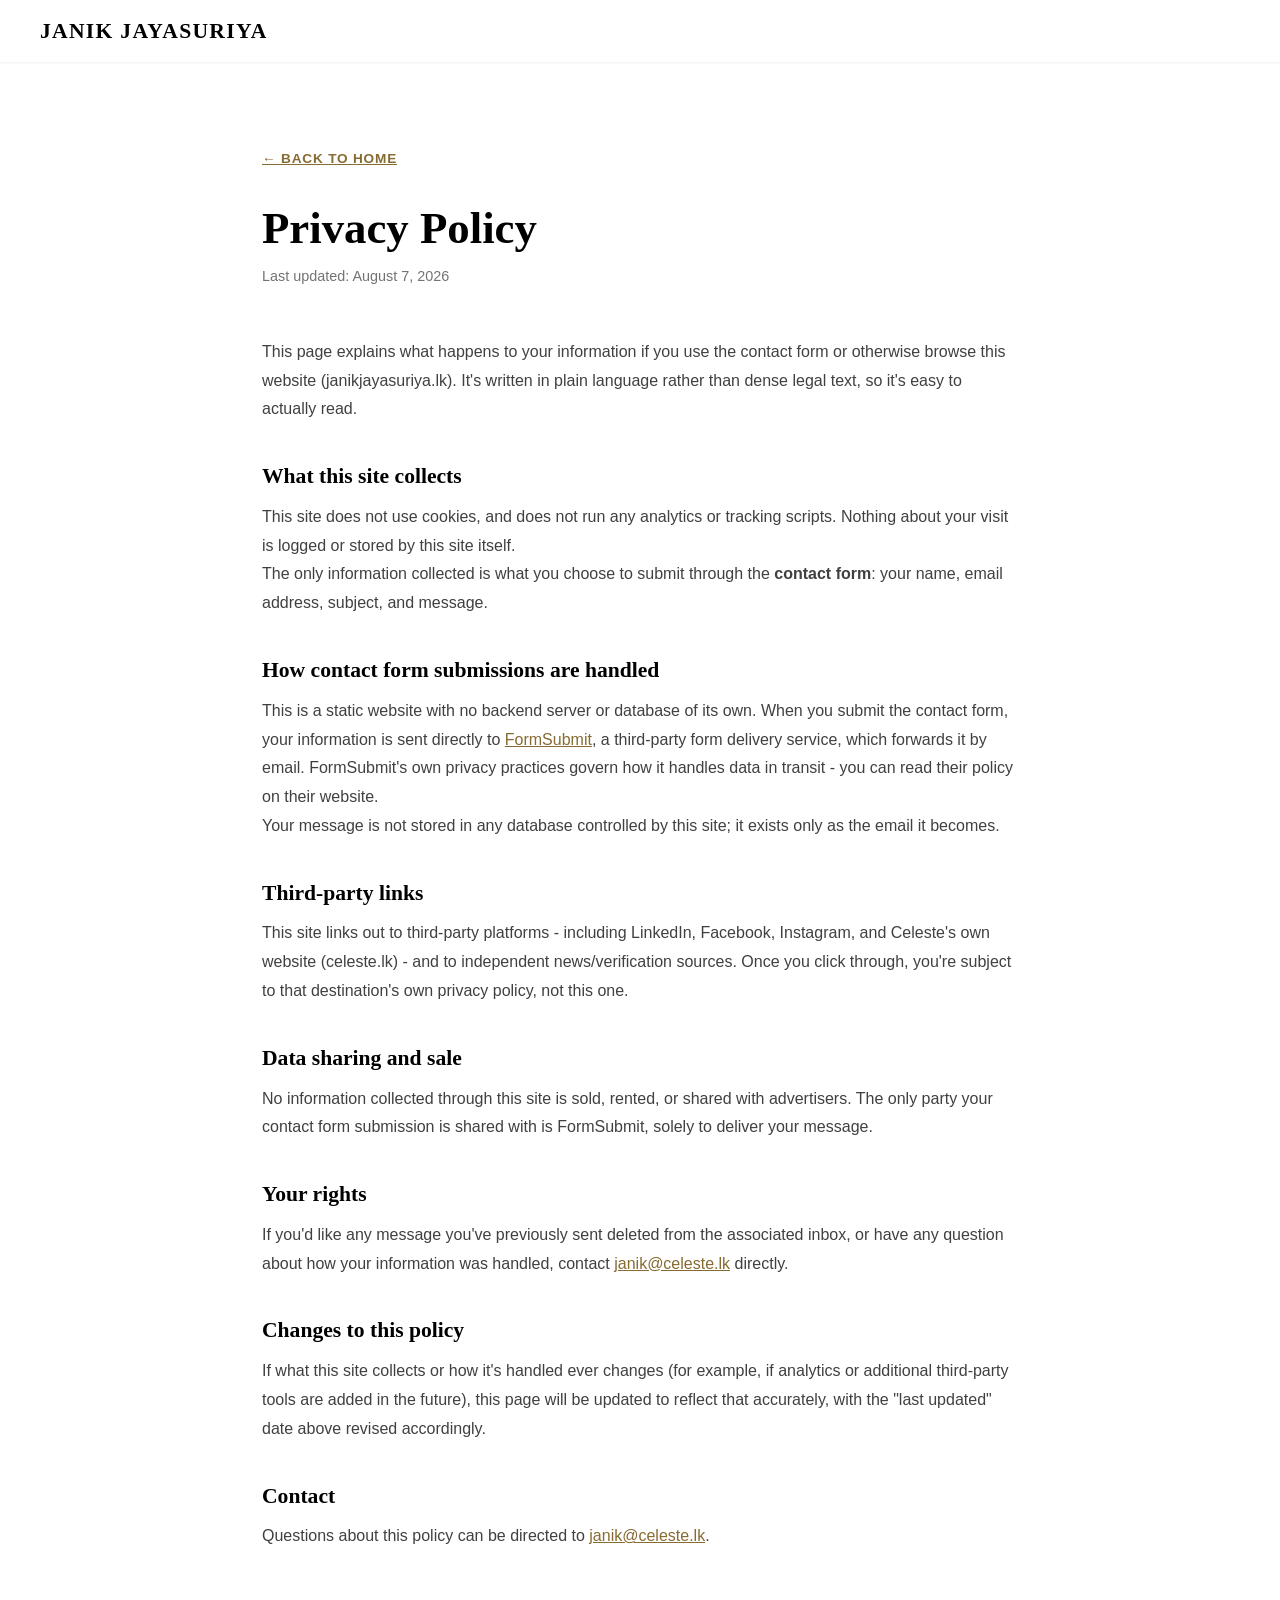
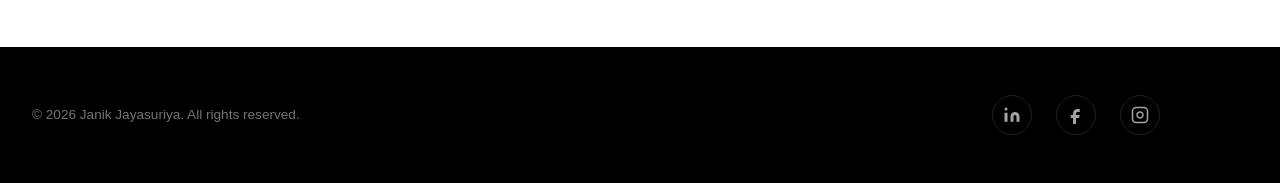
==== commit cb1aeead: "Update privacy-policy.html" ====
--- a/privacy-policy.html
+++ b/privacy-policy.html
@@ -86,11 +86,11 @@
     <p>The only information collected is what you choose to submit through the <strong>contact form</strong>: your name, email address, subject, and message.</p>
 
     <h2>How contact form submissions are handled</h2>
-    <p>This is a static website with no backend server or database of its own. When you submit the contact form, your information is sent directly to <a href="https://formsubmit.co/" target="_blank" rel="noopener noreferrer">FormSubmit</a>, a third-party form delivery service, which forwards it by email. FormSubmit's own privacy practices govern how it handles data in transit — you can read their policy on their website.</p>
+    <p>This is a static website with no backend server or database of its own. When you submit the contact form, your information is sent directly to <a href="https://formsubmit.co/" target="_blank" rel="noopener noreferrer">FormSubmit</a>, a third-party form delivery service, which forwards it by email. FormSubmit's own privacy practices govern how it handles data in transit - you can read their policy on their website.</p>
     <p>Your message is not stored in any database controlled by this site; it exists only as the email it becomes.</p>
 
     <h2>Third-party links</h2>
-    <p>This site links out to third-party platforms — including LinkedIn, Facebook, Instagram, and Celeste's own website (celeste.lk) — and to independent news/verification sources. Once you click through, you're subject to that destination's own privacy policy, not this one.</p>
+    <p>This site links out to third-party platforms - including LinkedIn, Facebook, Instagram, and Celeste's own website (celeste.lk) - and to independent news/verification sources. Once you click through, you're subject to that destination's own privacy policy, not this one.</p>
 
     <h2>Data sharing and sale</h2>
     <p>No information collected through this site is sold, rented, or shared with advertisers. The only party your contact form submission is shared with is FormSubmit, solely to deliver your message.</p>
--- a/css/style.css
+++ b/css/style.css
@@ -142,6 +142,9 @@
   height: auto;
   display: block;
 }
+picture {
+  display: block;
+}
 
 /* ── Cinematic Loader ── */
 .loader {
@@ -651,6 +654,12 @@
   text-transform: uppercase;
   color: var(--color-gold);
   transition: gap var(--transition-smooth);
+  /* Sits above .company-card::before's decorative overlay so the link
+     stays clickable (see the ::before / > * rules further down). */
+  position: relative;
+  z-index: 5;
+  pointer-events: auto;
+  cursor: pointer;
 }
 .company-card__link:hover {
   gap: 0.8rem;
@@ -1088,6 +1097,14 @@
 .footer__copy {
   font-size: 0.85rem;
   color: var(--color-gray-500);
+}
+.footer__legal-link {
+  color: inherit;
+  text-decoration: underline;
+  text-underline-offset: 2px;
+}
+.footer__legal-link:hover {
+  color: var(--color-gold);
 }
 .footer__social {
   display: flex;
@@ -2025,13 +2042,6 @@
 .company-card > * {
   position: relative;
   z-index: 1;
-}
-
-.company-card__link {
-  position: relative;
-  z-index: 5;
-  pointer-events: auto;
-  cursor: pointer;
 }
 
 @media (max-width: 1024px) {
@@ -3437,6 +3447,7 @@
 .contact__submit {
   gap: 0.65rem;
   min-height: 52px;
+  width: 100%;
 }
 
 .contact__submit:disabled {
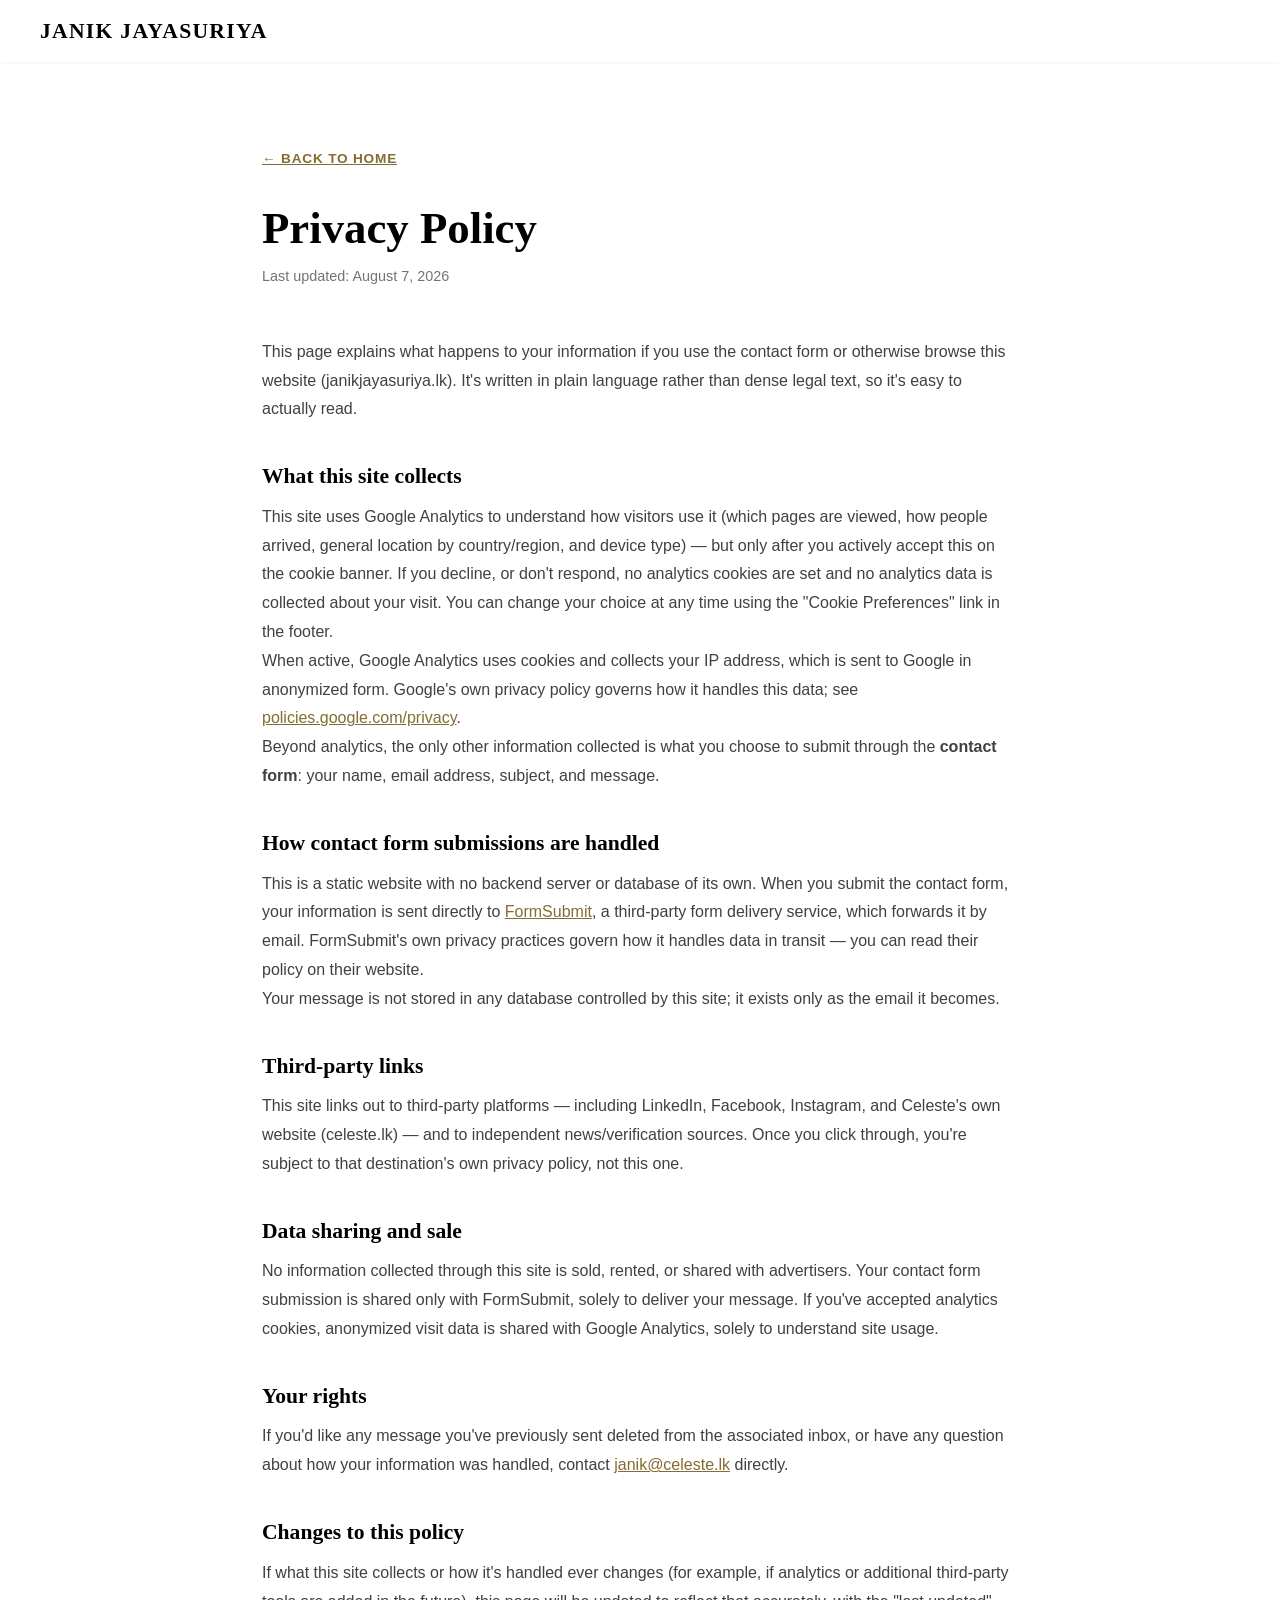
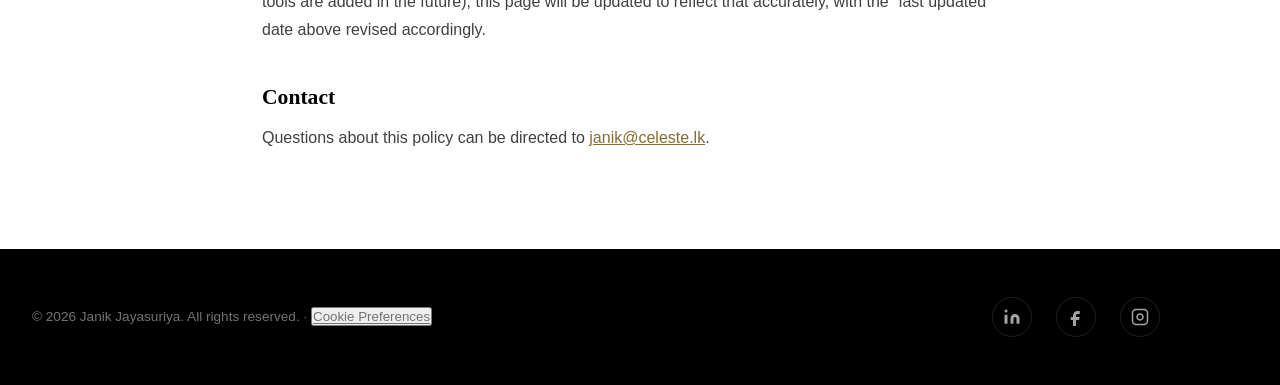
==== commit 2743a48a: "Update privacy-policy.html" ====
--- a/privacy-policy.html
+++ b/privacy-policy.html
@@ -20,7 +20,10 @@
   <link rel="stylesheet" href="https://fonts.googleapis.com/css2?family=Playfair+Display:ital,wght@0,400;0,500;0,600;0,700;0,800;0,900;1,400;1,500;1,600;1,700&family=Inter:wght@300;400;500;600;700&display=swap">
   <link rel="stylesheet" href="css/style.css">
 
-  <meta http-equiv="Content-Security-Policy" content="default-src 'self'; script-src 'self'; style-src 'self' 'unsafe-inline' https://fonts.googleapis.com; font-src 'self' https://fonts.gstatic.com; img-src 'self'; media-src 'self'; connect-src 'self'; form-action 'self'; frame-ancestors 'self'; base-uri 'self'; object-src 'none'; upgrade-insecure-requests">
+  <meta http-equiv="Content-Security-Policy" content="default-src 'self'; script-src 'self' https://www.googletagmanager.com; style-src 'self' 'unsafe-inline' https://fonts.googleapis.com; font-src 'self' https://fonts.gstatic.com; img-src 'self' https://www.google-analytics.com; media-src 'self'; connect-src 'self' https://www.google-analytics.com https://*.google-analytics.com https://www.googletagmanager.com; form-action 'self'; frame-ancestors 'self'; base-uri 'self'; object-src 'none'; upgrade-insecure-requests">
+
+  <!-- Google Analytics 4 — same placeholder ID as index.html; replace both together -->
+  <script>window.GA_MEASUREMENT_ID = "G-C8ZLL73DG9";</script>
 
   <style>
     /* Minimal page-specific layout — this is a plain content page,
@@ -74,6 +77,17 @@
     </div>
   </nav>
 
+  <div class="cookie-banner" id="cookie-banner" role="region" aria-label="Cookie consent" hidden>
+    <p class="cookie-banner__text">
+      This site uses analytics cookies to understand how visitors use it. See the
+      <a href="privacy-policy.html">Privacy Policy</a> for details.
+    </p>
+    <div class="cookie-banner__actions">
+      <button type="button" class="cookie-banner__decline" id="cookie-decline">Decline</button>
+      <button type="button" class="cookie-banner__accept" id="cookie-accept">Accept</button>
+    </div>
+  </div>
+
   <main class="legal-page">
     <a href="/" class="legal-back">&larr; Back to Home</a>
     <h1>Privacy Policy</h1>
@@ -82,18 +96,19 @@
     <p>This page explains what happens to your information if you use the contact form or otherwise browse this website (janikjayasuriya.lk). It's written in plain language rather than dense legal text, so it's easy to actually read.</p>
 
     <h2>What this site collects</h2>
-    <p>This site does not use cookies, and does not run any analytics or tracking scripts. Nothing about your visit is logged or stored by this site itself.</p>
-    <p>The only information collected is what you choose to submit through the <strong>contact form</strong>: your name, email address, subject, and message.</p>
+    <p>This site uses Google Analytics to understand how visitors use it (which pages are viewed, how people arrived, general location by country/region, and device type) — but only after you actively accept this on the cookie banner. If you decline, or don't respond, no analytics cookies are set and no analytics data is collected about your visit. You can change your choice at any time using the "Cookie Preferences" link in the footer.</p>
+    <p>When active, Google Analytics uses cookies and collects your IP address, which is sent to Google in anonymized form. Google's own privacy policy governs how it handles this data; see <a href="https://policies.google.com/privacy" target="_blank" rel="noopener noreferrer">policies.google.com/privacy</a>.</p>
+    <p>Beyond analytics, the only other information collected is what you choose to submit through the <strong>contact form</strong>: your name, email address, subject, and message.</p>
 
     <h2>How contact form submissions are handled</h2>
-    <p>This is a static website with no backend server or database of its own. When you submit the contact form, your information is sent directly to <a href="https://formsubmit.co/" target="_blank" rel="noopener noreferrer">FormSubmit</a>, a third-party form delivery service, which forwards it by email. FormSubmit's own privacy practices govern how it handles data in transit - you can read their policy on their website.</p>
+    <p>This is a static website with no backend server or database of its own. When you submit the contact form, your information is sent directly to <a href="https://formsubmit.co/" target="_blank" rel="noopener noreferrer">FormSubmit</a>, a third-party form delivery service, which forwards it by email. FormSubmit's own privacy practices govern how it handles data in transit — you can read their policy on their website.</p>
     <p>Your message is not stored in any database controlled by this site; it exists only as the email it becomes.</p>
 
     <h2>Third-party links</h2>
-    <p>This site links out to third-party platforms - including LinkedIn, Facebook, Instagram, and Celeste's own website (celeste.lk) - and to independent news/verification sources. Once you click through, you're subject to that destination's own privacy policy, not this one.</p>
+    <p>This site links out to third-party platforms — including LinkedIn, Facebook, Instagram, and Celeste's own website (celeste.lk) — and to independent news/verification sources. Once you click through, you're subject to that destination's own privacy policy, not this one.</p>
 
     <h2>Data sharing and sale</h2>
-    <p>No information collected through this site is sold, rented, or shared with advertisers. The only party your contact form submission is shared with is FormSubmit, solely to deliver your message.</p>
+    <p>No information collected through this site is sold, rented, or shared with advertisers. Your contact form submission is shared only with FormSubmit, solely to deliver your message. If you've accepted analytics cookies, anonymized visit data is shared with Google Analytics, solely to understand site usage.</p>
 
     <h2>Your rights</h2>
     <p>If you'd like any message you've previously sent deleted from the associated inbox, or have any question about how your information was handled, contact <a href="mailto:janik@celeste.lk">janik@celeste.lk</a> directly.</p>
@@ -108,7 +123,8 @@
   <footer class="footer">
     <div class="footer__container">
       <p class="footer__copy">
-        &copy; 2026 Janik Jayasuriya. All rights reserved.
+        &copy; 2026 Janik Jayasuriya. All rights reserved. &middot;
+        <button type="button" class="footer__legal-link footer__legal-button" onclick="window.showCookiePreferences && window.showCookiePreferences()">Cookie Preferences</button>
       </p>
       <div class="footer__social">
         <a href="https://lk.linkedin.com/in/janikjayasuriya" target="_blank" rel="noopener noreferrer" aria-label="Janik Jayasuriya on LinkedIn" title="LinkedIn">
@@ -124,5 +140,6 @@
     </div>
   </footer>
 
+  <script src="js/consent.js"></script>
 </body>
 </html>
